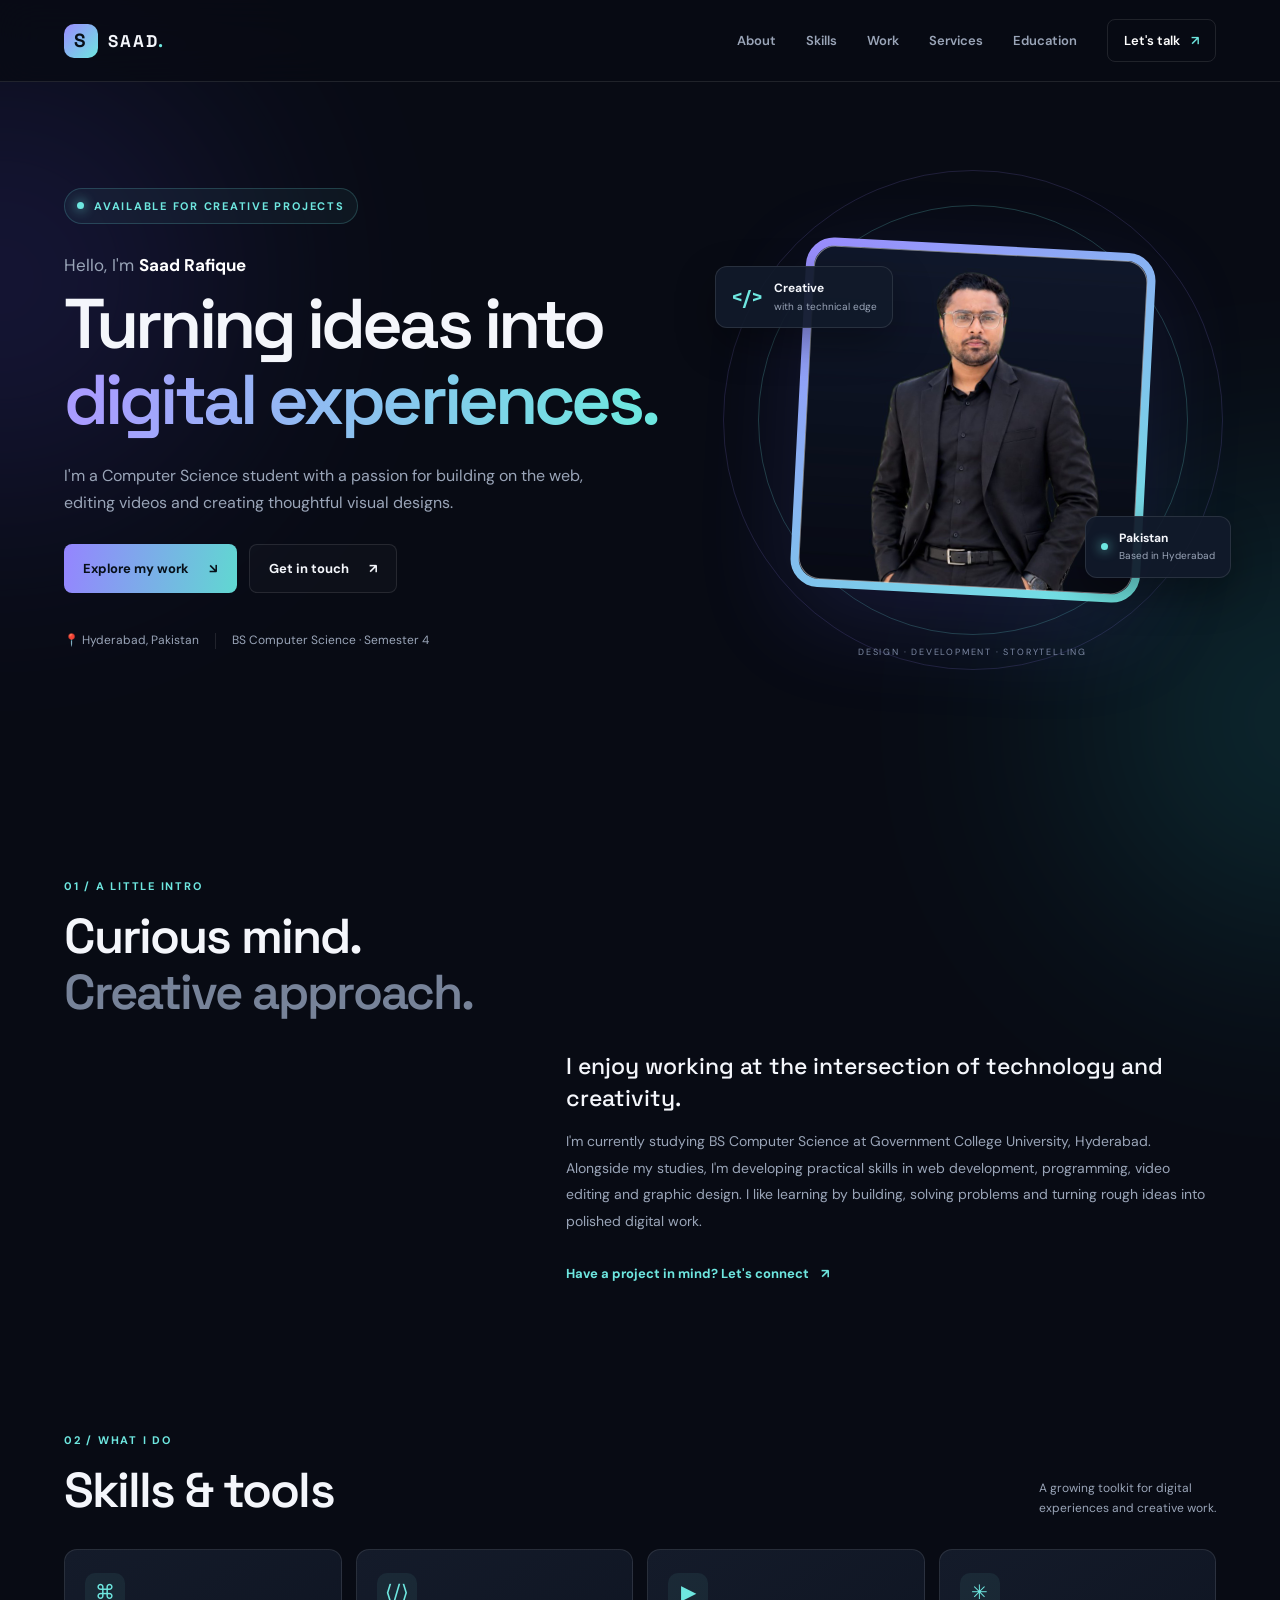
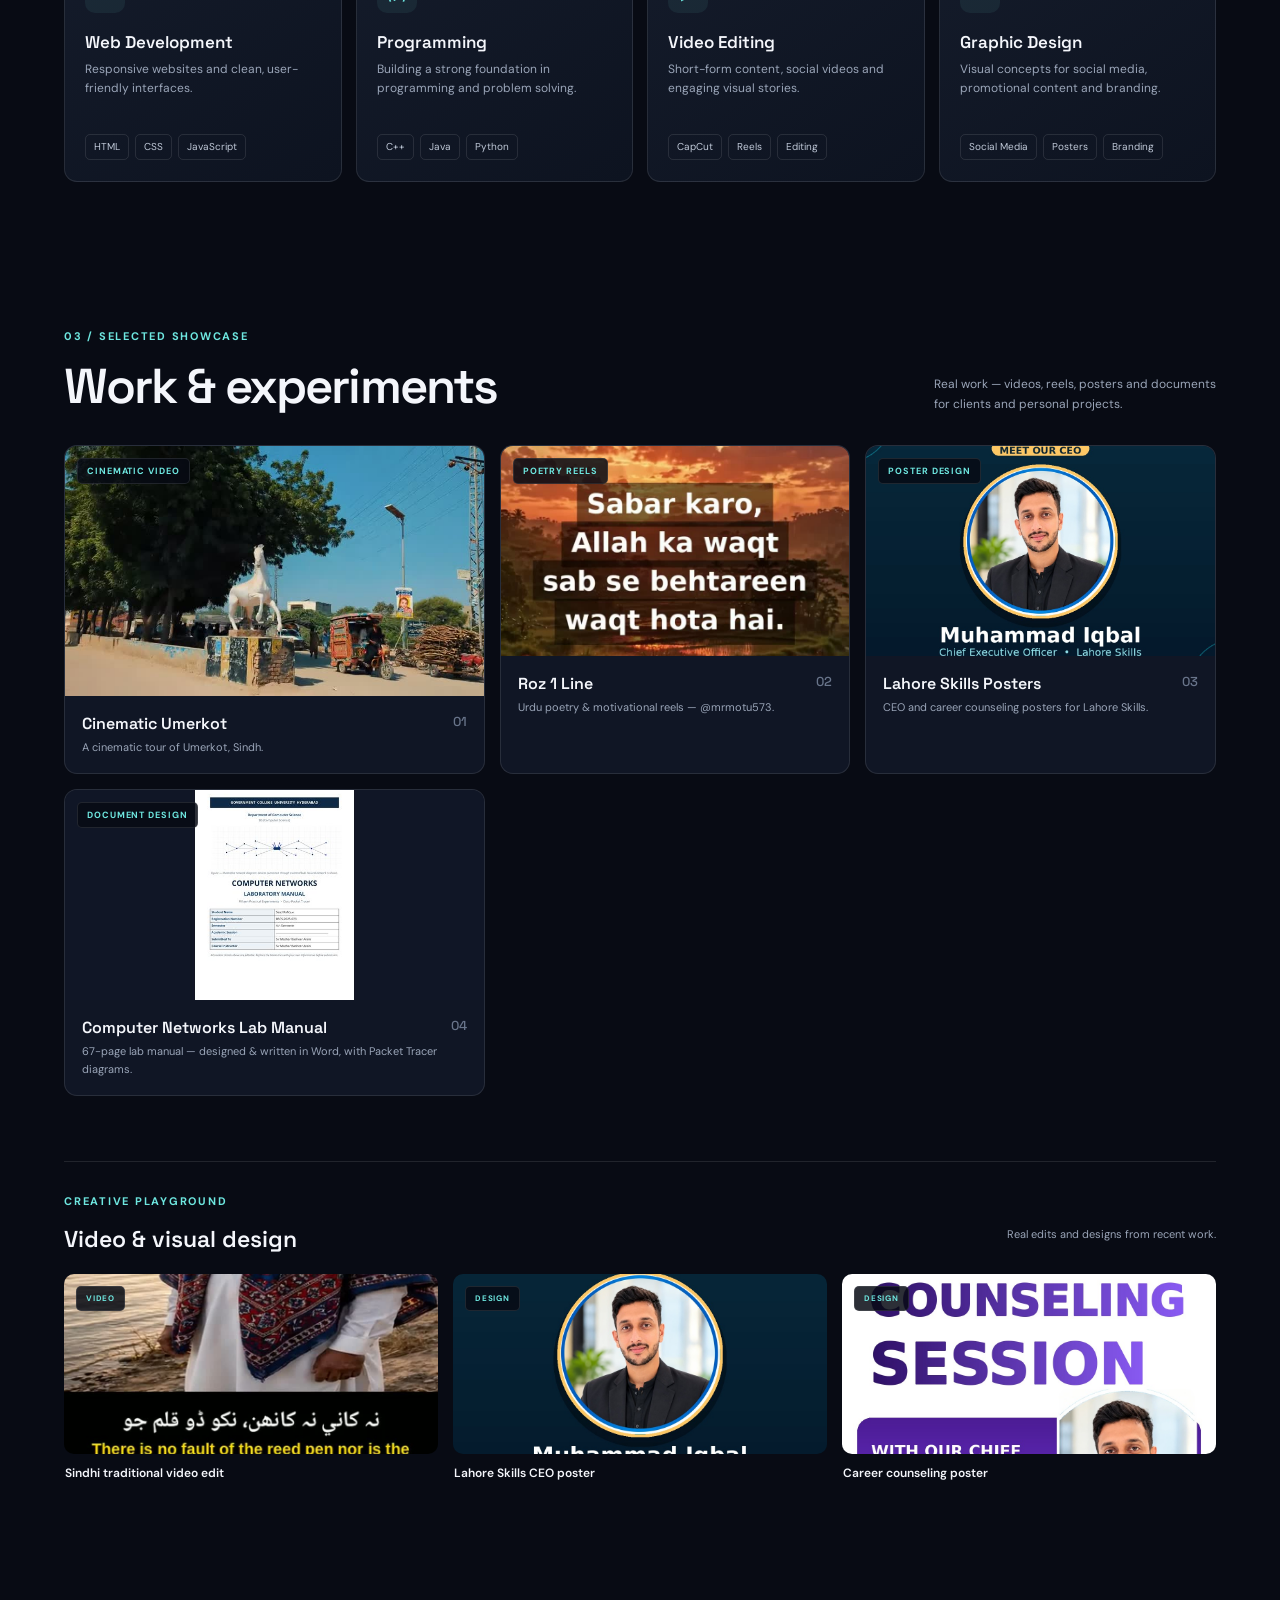
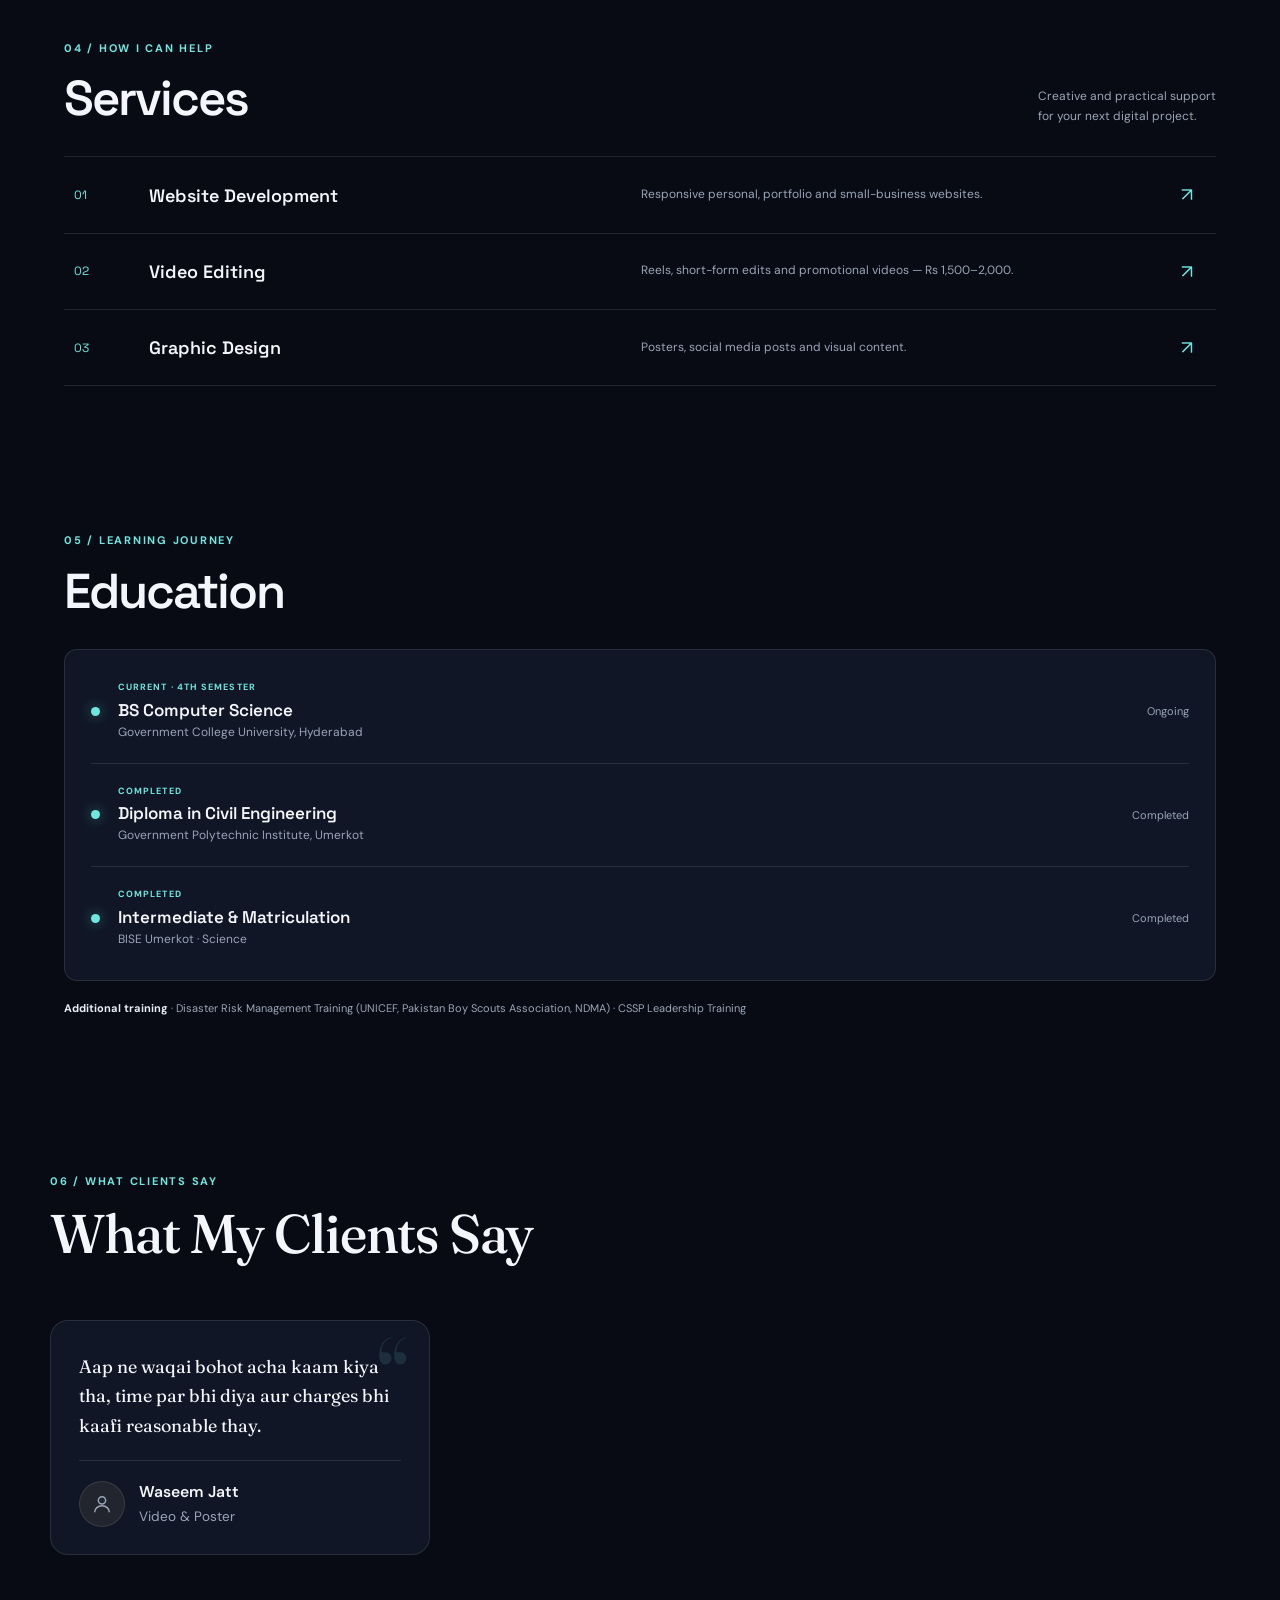
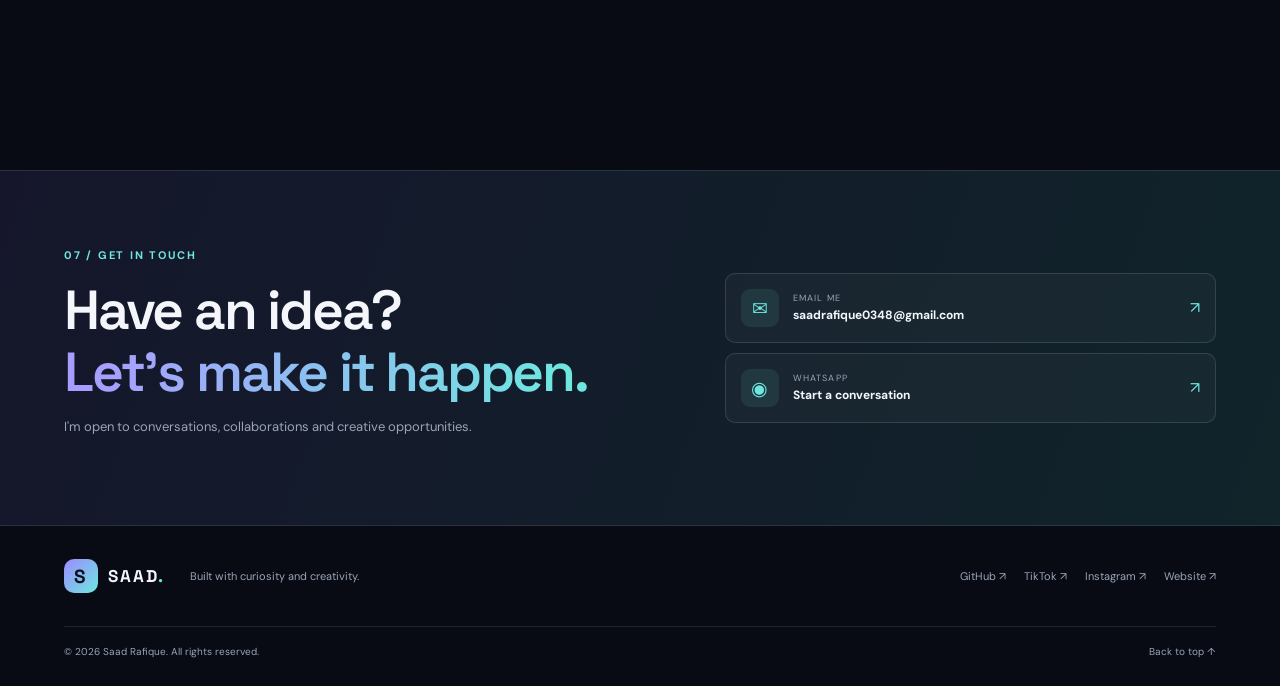
==== index.html @ f83112d7 "Replace hero photo with Saad's real photo, background removed" ====
<!doctype html>
<html lang="en">
<head>
  <meta charset="utf-8"><meta name="viewport" content="width=device-width,initial-scale=1">
  <meta name="theme-color" content="#080b14">
  <title>Saad Rafique — Developer & Creative</title>
  <meta name="description" content="Saad Rafique — BS Computer Science student, web developer and creative video editor from Pakistan.">
  <link rel="canonical" href="https://saadrafique.me/">
  <link rel="icon" href="favicon.svg" type="image/svg+xml">
  <meta property="og:title" content="Saad Rafique | Portfolio"><meta property="og:description" content="Code, creativity and digital experiences."><meta property="og:type" content="website"><meta property="og:url" content="https://saadrafique.me/">
  <link rel="preconnect" href="https://fonts.googleapis.com"><link rel="preconnect" href="https://fonts.gstatic.com" crossorigin>
  <link href="https://fonts.googleapis.com/css2?family=DM+Sans:wght@400;500;600;700&family=Space+Grotesk:wght@400;500;600;700&display=swap" rel="stylesheet">
  <link href="https://fonts.googleapis.com/css2?family=Fraunces:ital,opsz,wght@0,9..144,500;1,9..144,400&display=swap" rel="stylesheet">
  <link rel="stylesheet" href="style.css">
</head>
<body>
  <div class="ambient ambient-a"></div><div class="ambient ambient-b"></div>
  <header class="site-header">
    <a class="brand" href="#home" aria-label="Saad Rafique home"><span class="brand-mark">S</span><span>SAAD<span class="brand-dot">.</span></span></a>
    <button class="menu-toggle" id="menuToggle" aria-label="Open navigation" aria-expanded="false"><span></span><span></span></button>
    <nav class="nav-links" id="navLinks" aria-label="Main navigation">
      <a href="#about">About</a><a href="#skills">Skills</a><a href="#work">Work</a><a href="#services">Services</a><a href="#education">Education</a><a class="nav-contact" href="#contact">Let's talk <span>↗</span></a>
    </nav>
  </header>
  <main>
    <section class="hero section-wrap" id="home">
      <div class="hero-copy">
        <div class="eyebrow"><span class="status-dot"></span> AVAILABLE FOR CREATIVE PROJECTS</div>
        <p class="intro">Hello, I'm <strong>Saad Rafique</strong></p>
        <h1>Turning ideas into<br><span class="gradient-text" id="changingWord">digital experiences.</span></h1>
        <p class="hero-description">I'm a Computer Science student with a passion for building on the web, editing videos and creating thoughtful visual designs.</p>
        <div class="hero-actions"><a class="button button-primary" href="#work">Explore my work <span>↘</span></a><a class="button button-secondary" href="mailto:saadrafique0348@gmail.com">Get in touch <span>↗</span></a></div>
        <div class="hero-meta"><span>📍 Hyderabad, Pakistan</span><span class="meta-divider"></span><span>BS Computer Science · Semester 4</span></div>
      </div>
      <div class="hero-visual">
        <div class="visual-orbit orbit-one"></div><div class="visual-orbit orbit-two"></div>
        <div class="portrait-frame"><img src="[data-uri]" alt="Saad Rafique" width="450" height="450"></div>
        <div class="floating-card card-code"><span class="mini-icon">&lt;/&gt;</span><span><b>Creative</b><small>with a technical edge</small></span></div>
        <div class="floating-card card-location"><span class="location-ping"></span><span><b>Pakistan</b><small>Based in Hyderabad</small></span></div>
        <div class="visual-caption">DESIGN · DEVELOPMENT · STORYTELLING</div>
      </div>
    </section>

    <section class="section-wrap section-block" id="about">
      <div class="section-heading"><p class="kicker">01 / A LITTLE INTRO</p><h2>Curious mind.<br><span class="muted-heading">Creative approach.</span></h2></div>
      <div class="about-content"><p class="about-lead">I enjoy working at the intersection of technology and creativity.</p><p class="body-copy">I'm currently studying BS Computer Science at Government College University, Hyderabad. Alongside my studies, I'm developing practical skills in web development, programming, video editing and graphic design. I like learning by building, solving problems and turning rough ideas into polished digital work.</p><a class="text-link" href="#contact">Have a project in mind? Let's connect <span>↗</span></a></div>
    </section>

    <section class="section-wrap section-block" id="skills">
      <div class="section-topline"><div><p class="kicker">02 / WHAT I DO</p><h2>Skills &amp; tools</h2></div><p class="section-note">A growing toolkit for digital<br>experiences and creative work.</p></div>
      <div class="skill-grid">
        <article class="skill-card"><div class="skill-icon">⌘</div><h3>Web Development</h3><p>Responsive websites and clean, user-friendly interfaces.</p><div class="skill-tags"><span>HTML</span><span>CSS</span><span>JavaScript</span></div></article>
        <article class="skill-card"><div class="skill-icon">⟨/⟩</div><h3>Programming</h3><p>Building a strong foundation in programming and problem solving.</p><div class="skill-tags"><span>C++</span><span>Java</span><span>Python</span></div></article>
        <article class="skill-card"><div class="skill-icon">▶</div><h3>Video Editing</h3><p>Short-form content, social videos and engaging visual stories.</p><div class="skill-tags"><span>CapCut</span><span>Reels</span><span>Editing</span></div></article>
        <article class="skill-card"><div class="skill-icon">✳</div><h3>Graphic Design</h3><p>Visual concepts for social media, promotional content and branding.</p><div class="skill-tags"><span>Social Media</span><span>Posters</span><span>Branding</span></div></article>
      </div>
    </section>

    <section class="section-wrap section-block" id="work">
      <div class="section-topline"><div><p class="kicker">03 / SELECTED SHOWCASE</p><h2>Work &amp; experiments</h2></div><p class="section-note">Real work — videos, reels, posters and documents<br>for clients and personal projects.</p></div>
      <div class="work-grid">
        <article class="work-card work-large"><div class="work-image"><img src="[data-uri]" alt="Cinematic Umerkot video" loading="lazy"><span class="work-label">CINEMATIC VIDEO</span></div><div class="work-info"><div><h3>Cinematic Umerkot</h3><p>A cinematic tour of Umerkot, Sindh.</p></div><span class="work-number">01</span></div></article>
        <article class="work-card"><div class="work-image"><img src="[data-uri]" alt="Roz 1 Line Urdu poetry reels" loading="lazy"><span class="work-label">POETRY REELS</span></div><div class="work-info"><div><h3>Roz 1 Line</h3><p>Urdu poetry &amp; motivational reels — @mrmotu573.</p></div><span class="work-number">02</span></div></article>
        <article class="work-card"><div class="work-image"><img src="[data-uri]" alt="Lahore Skills posters" loading="lazy"><span class="work-label">POSTER DESIGN</span></div><div class="work-info"><div><h3>Lahore Skills Posters</h3><p>CEO and career counseling posters for Lahore Skills.</p></div><span class="work-number">03</span></div></article>
        <article class="work-card"><div class="work-image"><img src="[data-uri]" alt="Computer Networks Lab Manual" loading="lazy"><span class="work-label">DOCUMENT DESIGN</span></div><div class="work-info"><div><h3>Computer Networks Lab Manual</h3><p>67-page lab manual — designed &amp; written in Word, with Packet Tracer diagrams.</p></div><span class="work-number">04</span></div></article>
      </div>
      <div class="creative-showcase">
        <div class="showcase-heading"><div><p class="kicker">CREATIVE PLAYGROUND</p><h3>Video &amp; visual design</h3></div><p>Real edits and designs from recent work.</p></div>
        <div class="creative-grid">
          <figure class="creative-item"><div class="creative-image"><img src="[data-uri]" alt="Sindhi traditional video edit" loading="lazy"><span class="preview-tag">VIDEO</span></div><figcaption>Sindhi traditional video edit</figcaption></figure>
          <figure class="creative-item"><div class="creative-image"><img src="[data-uri]" alt="Lahore Skills CEO poster" loading="lazy"><span class="preview-tag">DESIGN</span></div><figcaption>Lahore Skills CEO poster</figcaption></figure>
          <figure class="creative-item"><div class="creative-image"><img src="[data-uri]" alt="Career counseling poster" loading="lazy"><span class="preview-tag">DESIGN</span></div><figcaption>Career counseling poster</figcaption></figure>
        </div>
      </div>
    </section>

    <section class="section-wrap section-block" id="services">
      <div class="section-topline"><div><p class="kicker">04 / HOW I CAN HELP</p><h2>Services</h2></div><p class="section-note">Creative and practical support<br>for your next digital project.</p></div>
      <div class="service-list">
        <div class="service-row"><span class="service-index">01</span><h3>Website Development</h3><p>Responsive personal, portfolio and small-business websites.</p><span class="service-arrow">↗</span></div>
        <div class="service-row"><span class="service-index">02</span><h3>Video Editing</h3><p>Reels, short-form edits and promotional videos — Rs 1,500–2,000.</p><span class="service-arrow">↗</span></div>
        <div class="service-row"><span class="service-index">03</span><h3>Graphic Design</h3><p>Posters, social media posts and visual content.</p><span class="service-arrow">↗</span></div>
      </div>
    </section>

    <section class="section-wrap section-block" id="education">
      <div class="section-heading"><p class="kicker">05 / LEARNING JOURNEY</p><h2>Education</h2></div>
      <div class="education-card">
        <div class="education-entry"><span class="education-dot"></span><div><p class="education-type">CURRENT · 4TH SEMESTER</p><h3>BS Computer Science</h3><p>Government College University, Hyderabad</p></div><span class="education-date">Ongoing</span></div>
        <div class="education-entry"><span class="education-dot"></span><div><p class="education-type">COMPLETED</p><h3>Diploma in Civil Engineering</h3><p>Government Polytechnic Institute, Umerkot</p></div><span class="education-date">Completed</span></div>
        <div class="education-entry"><span class="education-dot"></span><div><p class="education-type">COMPLETED</p><h3>Intermediate &amp; Matriculation</h3><p>BISE Umerkot · Science</p></div><span class="education-date">Completed</span></div>
      </div>
      <p class="training-note"><b>Additional training</b> · Disaster Risk Management Training (UNICEF, Pakistan Boy Scouts Association, NDMA) · CSSP Leadership Training</p>
    </section>


    <section class="srt" id="testimonials" aria-labelledby="srt-title" hidden>
      <div class="srt__wrap">
        <p class="kicker">06 / WHAT CLIENTS SAY</p>
        <h2 class="srt__title" id="srt-title">What My Clients Say</h2>
        <div class="srt__grid" id="srt-grid"></div>
      </div>
    </section>
    <script>
(function () {
  /* =====================================================================
     EDIT HERE — your testimonials.
     • ADD: copy one { ... }, paste it in the list, change the values.
     • EDIT: change the text. REMOVE: delete the whole { ... },
     • REPLACE the placeholders: swap values and set placeholder:false
       (or delete that line) so the "Placeholder" tag disappears.
     Fields:
       name      client's name
       project   project type, e.g. "Brand identity"
       feedback  what the client said
       photo     (optional) image URL, e.g. "images/clients/jane.jpg"
       rating    (optional) 1–5, halves allowed (4.5). Leave it out and
                 NO stars are shown.
       placeholder  true = shows a "Placeholder" tag
     ===================================================================== */
  var TESTIMONIALS = [
    {
      name: "Waseem Jatt",
      project: "Video & Poster",
      feedback: "Aap ne waqai bohot acha kaam kiya tha, time par bhi diya aur charges bhi kaafi reasonable thay."
    }
  ];
  /* ===================== end of editable area ===================== */

  var section = document.getElementById("testimonials");
  var grid = document.getElementById("srt-grid");
  if (!section || !grid || !TESTIMONIALS.length) return;

  var NS = "http://www.w3.org/2000/svg";
  var STAR = "M12 2l3.09 6.26L22 9.27l-5 4.87 1.18 6.88L12 17.77l-6.18 3.25L7 14.14 2 9.27l6.91-1.01L12 2z";

  function el(tag, cls, text) {
    var n = document.createElement(tag);
    if (cls) n.className = cls;
    if (text != null) n.textContent = text;
    return n;
  }

  function starSvg(cls) {
    var s = document.createElementNS(NS, "svg");
    s.setAttribute("viewBox", "0 0 24 24");
    s.setAttribute("aria-hidden", "true");
    var p = document.createElementNS(NS, "path");
    p.setAttribute("d", STAR);
    p.setAttribute("class", cls);
    s.appendChild(p);
    return s;
  }

  function stars(rating) {
    var r = Math.max(0, Math.min(5, Math.round(rating * 2) / 2));
    var wrap = el("div", "srt-stars");
    wrap.setAttribute("role", "img");
    wrap.setAttribute("aria-label", "Rated " + r + " out of 5");
    for (var i = 0; i < 5; i++) {
      var fill = Math.max(0, Math.min(1, r - i));
      var star = el("span", "srt-star");
      star.appendChild(starSvg("bg"));
      if (fill > 0) {
        var fg = starSvg("fg");
        if (fill < 1) fg.style.clipPath = "inset(0 " + (1 - fill) * 100 + "% 0 0)";
        star.appendChild(fg);
      }
      wrap.appendChild(star);
    }
    return wrap;
  }

  function avatar(t) {
    var a = el("div", "srt-avatar");
    if (t.photo) {
      var img = new Image();
      img.src = t.photo;
      img.alt = "Photo of " + t.name;
      img.loading = "lazy";
      img.onerror = function () { img.remove(); a.appendChild(icon()); };
      a.appendChild(img);
    } else {
      a.appendChild(icon());
    }
    return a;
  }

  function icon() {
    var s = document.createElementNS(NS, "svg");
    s.setAttribute("viewBox", "0 0 24 24");
    s.setAttribute("fill", "none");
    s.setAttribute("stroke", "currentColor");
    s.setAttribute("stroke-width", "1.6");
    s.setAttribute("aria-hidden", "true");
    s.innerHTML = '<circle cx="12" cy="8" r="4"/><path d="M4 21c0-4 3.6-7 8-7s8 3 8 7"/>';
    return s;
  }

  var cards = TESTIMONIALS.map(function (t) {
    var card = el("figure", "srt-card");
    card.style.margin = "0";
    if (t.placeholder) card.appendChild(el("span", "srt-card__badge", "Placeholder"));
    if (typeof t.rating === "number" && t.rating > 0) card.appendChild(stars(t.rating));
    card.appendChild(el("blockquote", "srt-card__quote", t.feedback));
    var who = el("figcaption", "srt-card__who");
    who.appendChild(avatar(t));
    var meta = el("div");
    meta.appendChild(el("span", "srt-card__name", t.name));
    if (t.project) meta.appendChild(el("span", "srt-card__project", t.project));
    who.appendChild(meta);
    card.appendChild(who);

    card.addEventListener("pointermove", function (e) {
      var r = card.getBoundingClientRect();
      card.style.setProperty("--mx", e.clientX - r.left + "px");
      card.style.setProperty("--my", e.clientY - r.top + "px");
    });
    grid.appendChild(card);
    return card;
  });

  section.hidden = false;

  /* One gentle staggered reveal as the section scrolls into view */
  if ("IntersectionObserver" in window) {
    var io = new IntersectionObserver(function (entries) {
      entries.forEach(function (en) {
        if (!en.isIntersecting) return;
        cards.forEach(function (c, i) {
          setTimeout(function () { c.classList.add("is-in"); }, i * 110);
        });
        io.disconnect();
      });
    }, { threshold: 0.15 });
    io.observe(grid);
  } else {
    cards.forEach(function (c) { c.classList.add("is-in"); });
  }
})();
    </script>
    <section class="contact-section" id="contact">
      <div class="section-wrap contact-inner"><div><p class="kicker">07 / GET IN TOUCH</p><h2>Have an idea?<br><span class="gradient-text">Let's make it happen.</span></h2><p class="contact-copy">I'm open to conversations, collaborations and creative opportunities.</p></div>
      <div class="contact-actions"><a class="contact-link" href="mailto:saadrafique0348@gmail.com"><span class="contact-symbol">✉</span><span><small>EMAIL ME</small><b>saadrafique0348@gmail.com</b></span><i>↗</i></a><a class="contact-link" href="https://wa.me/923232956265" target="_blank" rel="noopener"><span class="contact-symbol">◉</span><span><small>WHATSAPP</small><b>Start a conversation</b></span><i>↗</i></a></div>
      </div>
    </section>
  </main>
  <footer class="footer"><div class="footer-main"><a class="brand" href="#home"><span class="brand-mark">S</span><span>SAAD<span class="brand-dot">.</span></span></a><p>Built with curiosity and creativity.</p><div class="social-links"><a href="https://github.com/saadrafique0348-source" target="_blank" rel="noopener">GitHub ↗</a><a href="https://www.tiktok.com/@saadrafique573" target="_blank" rel="noopener">TikTok ↗</a><a href="https://www.instagram.com/saad_bhatti_2005" target="_blank" rel="noopener">Instagram ↗</a><a href="https://saadrafique.me">Website ↗</a></div></div><div class="footer-bottom"><span>© <span id="year">2026</span> Saad Rafique. All rights reserved.</span><a href="#home">Back to top ↑</a></div></footer>
  <script src="script.js"></script>
</body></html>
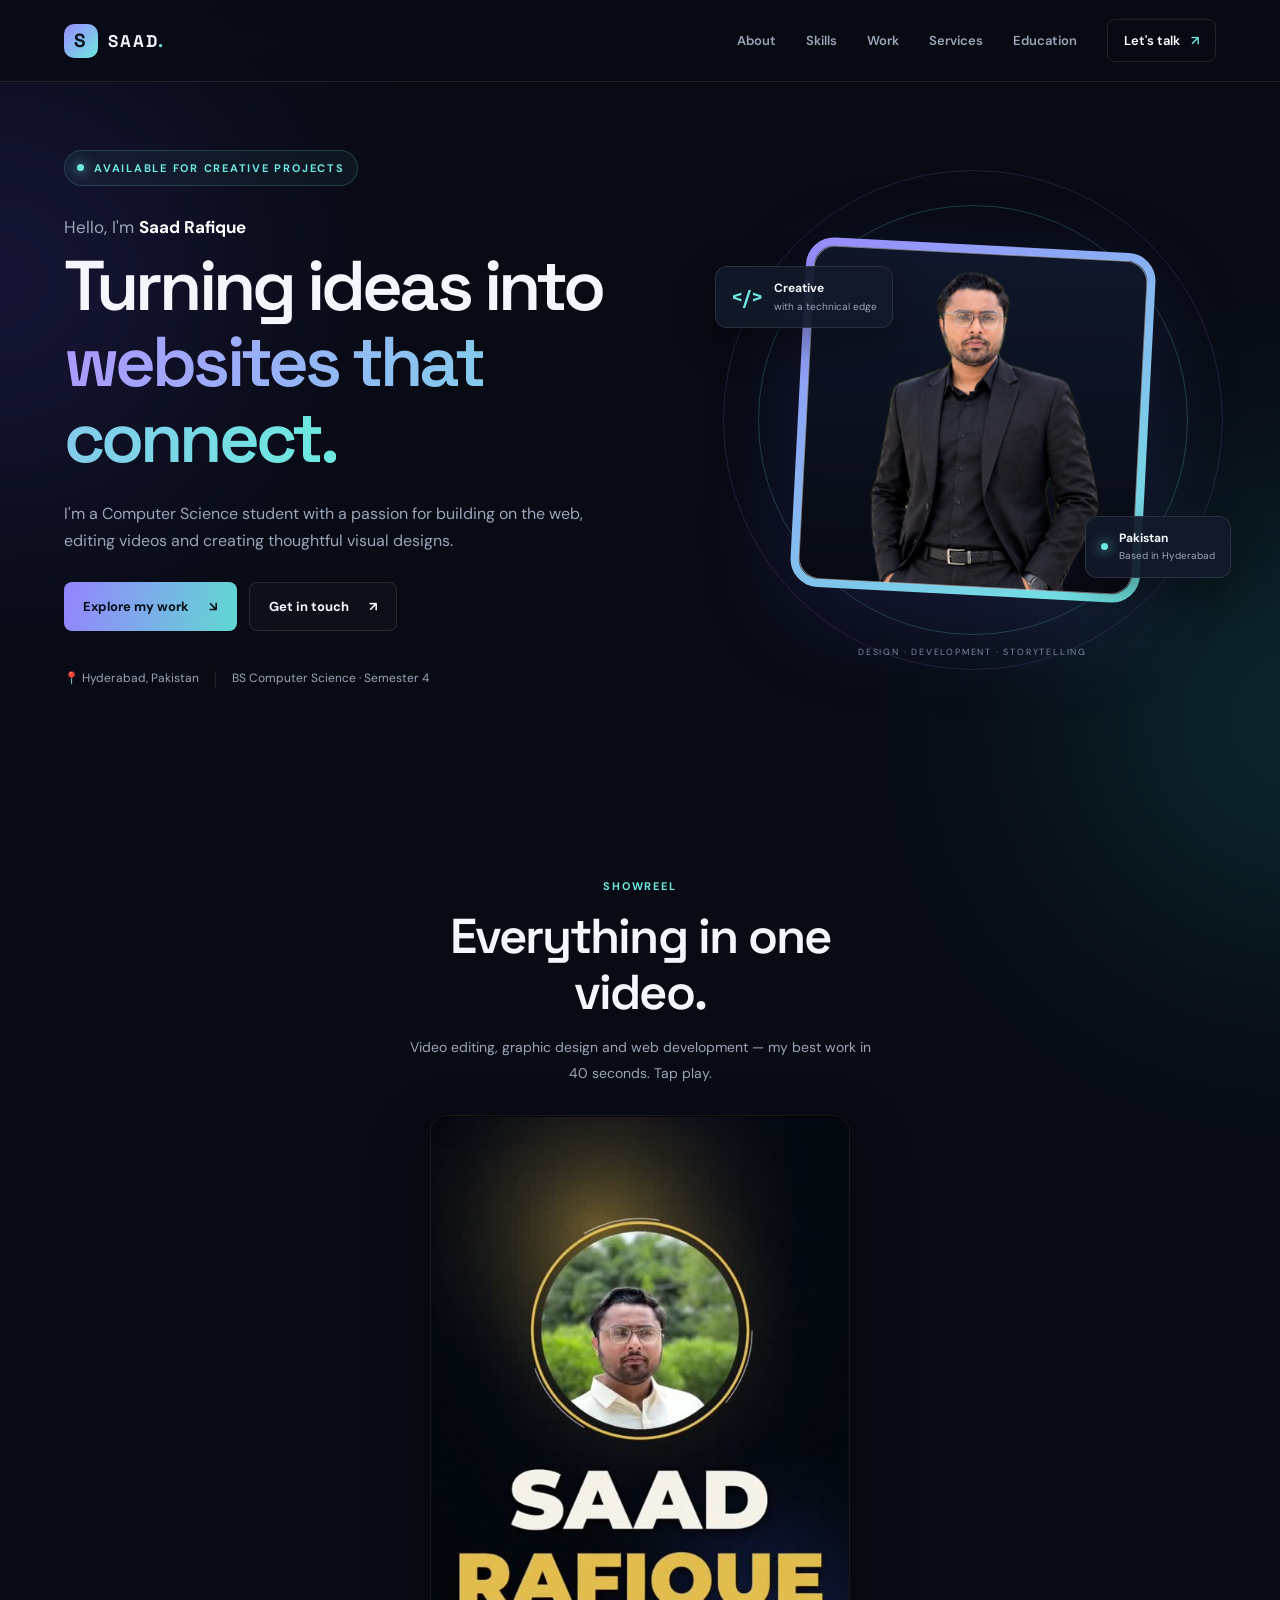
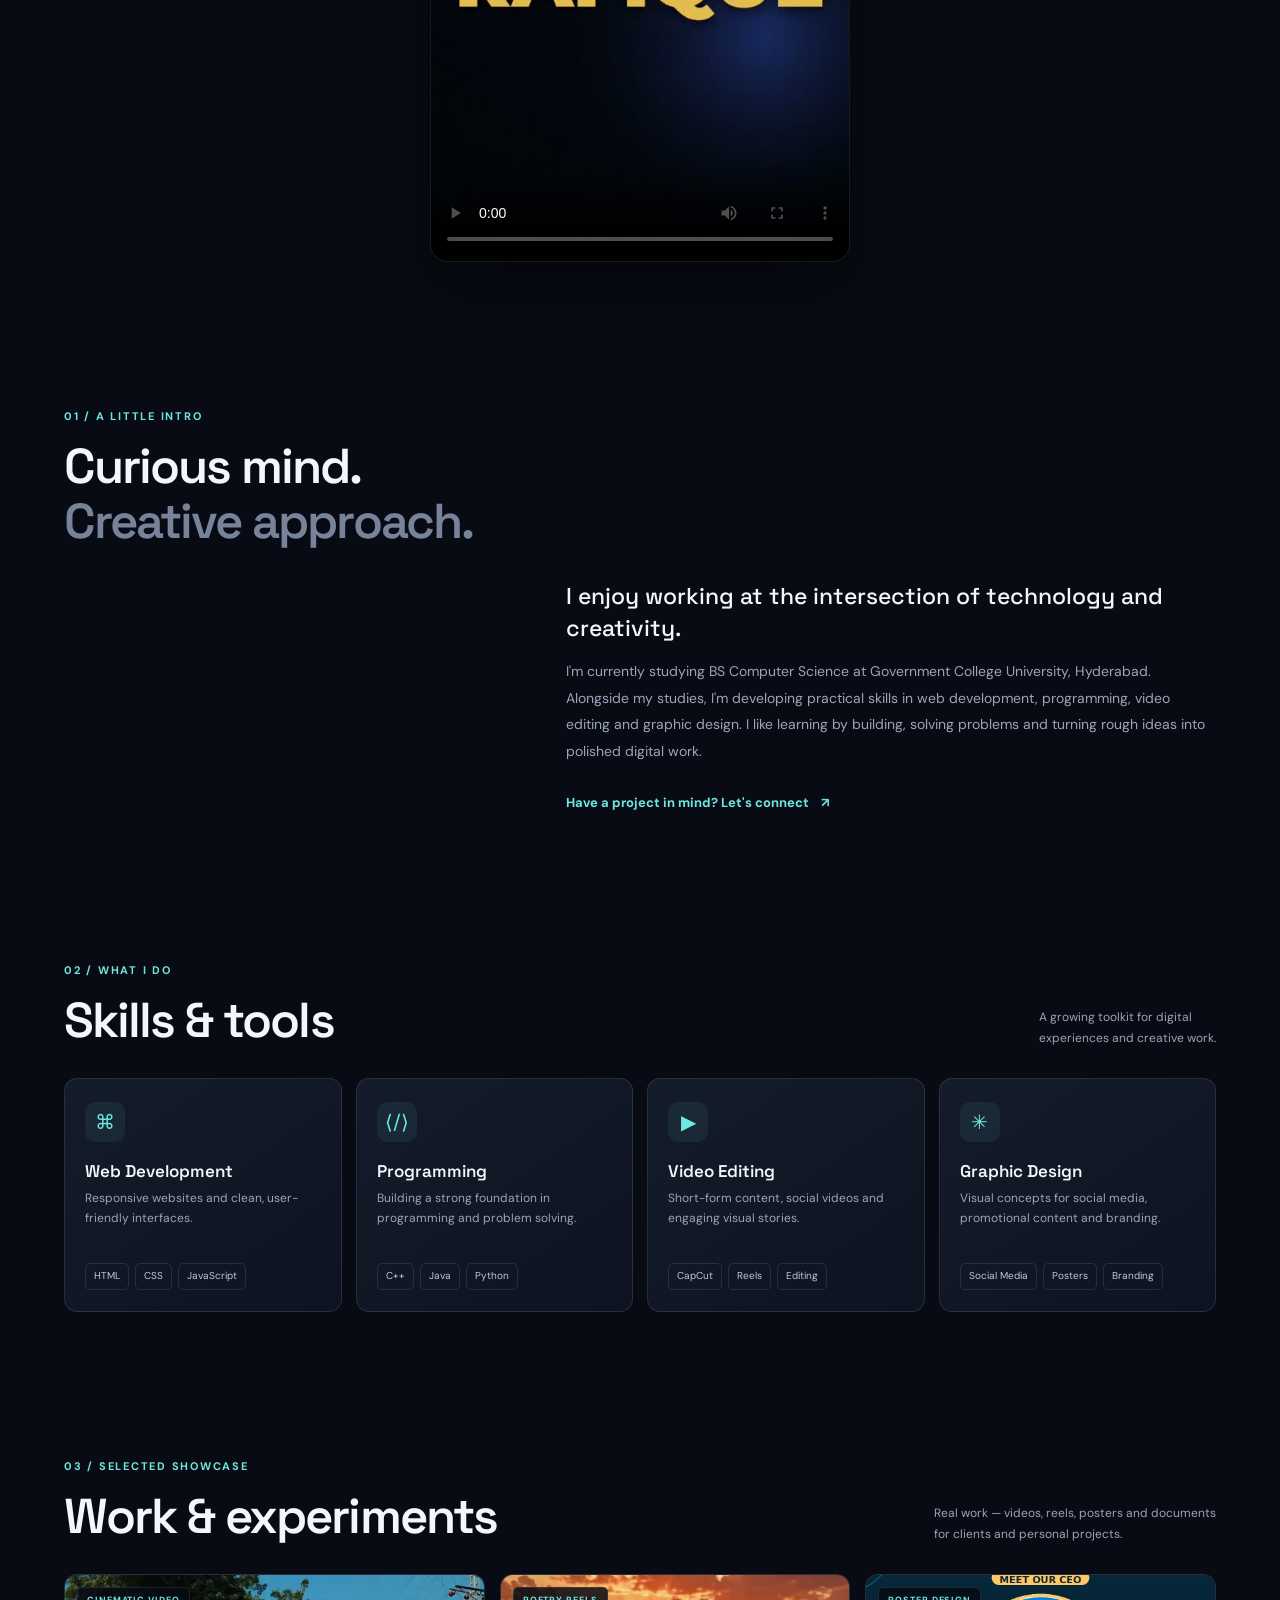
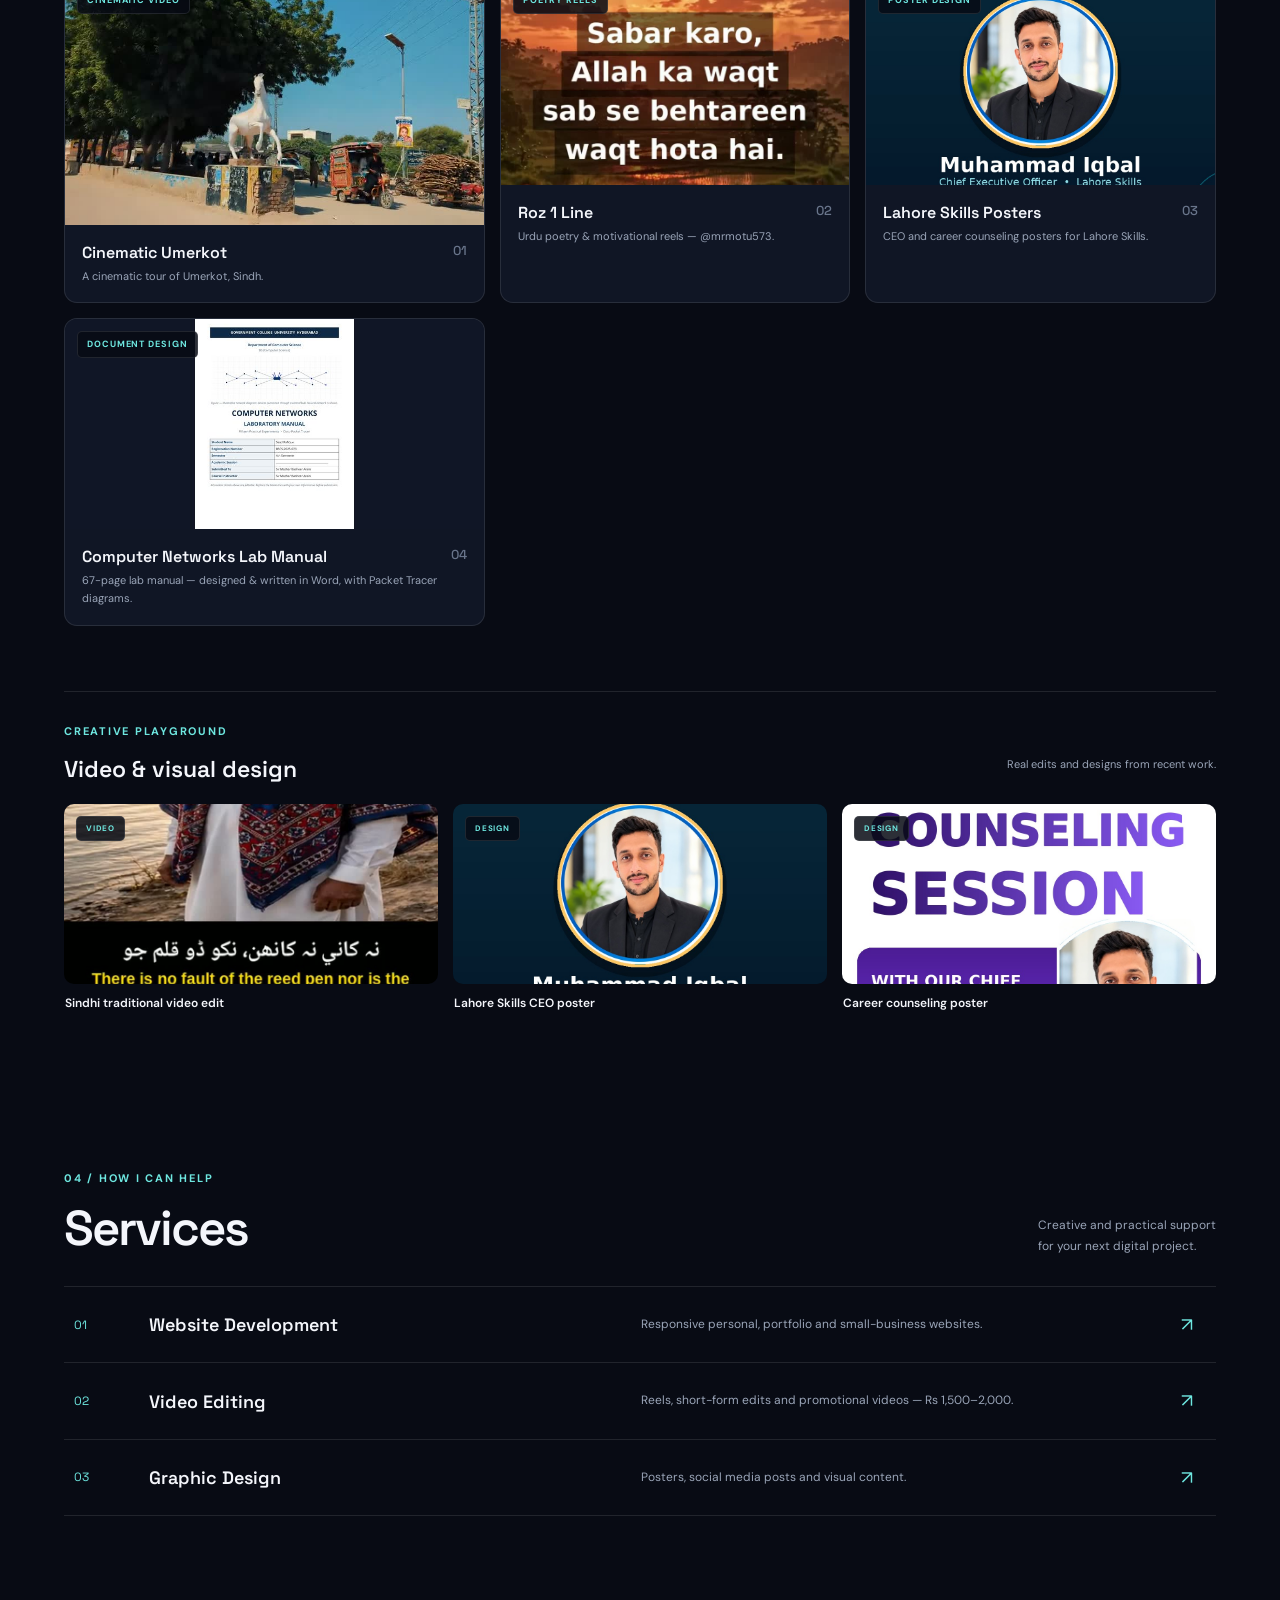
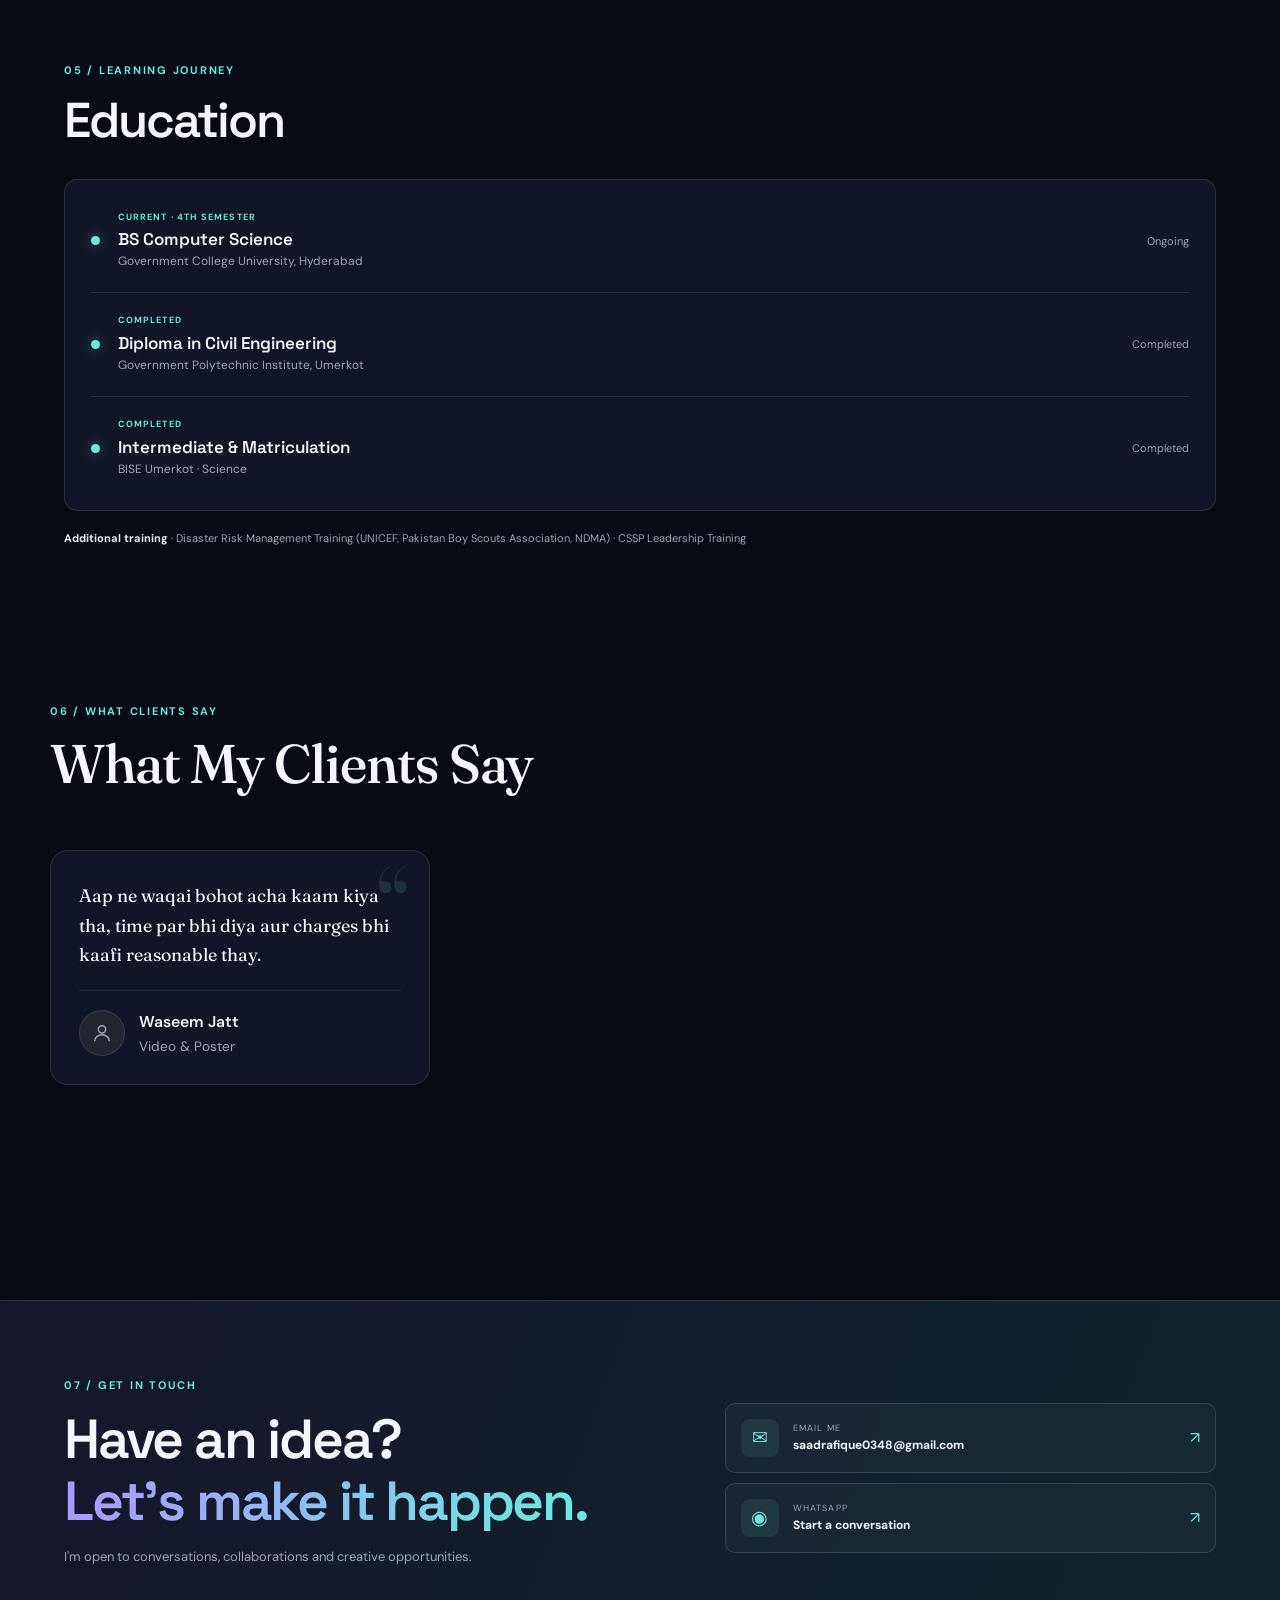
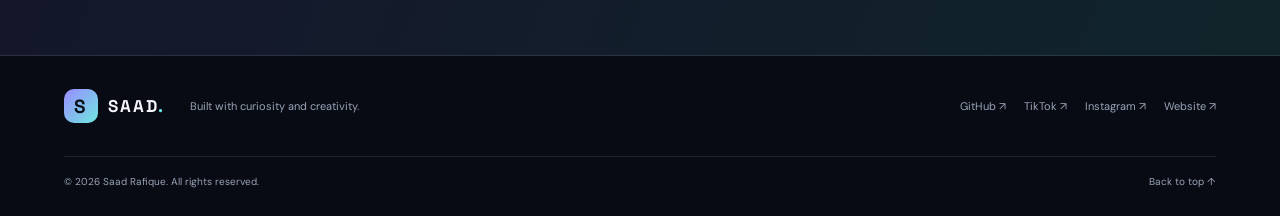
==== commit 0562c0ba: "Add showreel video player section" ====
--- a/index.html
+++ b/index.html
@@ -41,6 +41,11 @@
       </div>
     </section>
 
+    <section class="section-wrap section-block showreel" id="showreel">
+      <div class="section-heading"><p class="kicker">SHOWREEL</p><h2>Everything in one video.</h2><p class="body-copy">Video editing, graphic design and web development — my best work in 40 seconds. Tap play.</p></div>
+      <video class="showreel-video" controls playsinline preload="metadata" poster="[data-uri]" src="showreel.mp4"></video>
+    </section>
+
     <section class="section-wrap section-block" id="about">
       <div class="section-heading"><p class="kicker">01 / A LITTLE INTRO</p><h2>Curious mind.<br><span class="muted-heading">Creative approach.</span></h2></div>
       <div class="about-content"><p class="about-lead">I enjoy working at the intersection of technology and creativity.</p><p class="body-copy">I'm currently studying BS Computer Science at Government College University, Hyderabad. Alongside my studies, I'm developing practical skills in web development, programming, video editing and graphic design. I like learning by building, solving problems and turning rough ideas into polished digital work.</p><a class="text-link" href="#contact">Have a project in mind? Let's connect <span>↗</span></a></div>
@@ -247,4 +252,18 @@
   </main>
   <footer class="footer"><div class="footer-main"><a class="brand" href="#home"><span class="brand-mark">S</span><span>SAAD<span class="brand-dot">.</span></span></a><p>Built with curiosity and creativity.</p><div class="social-links"><a href="https://github.com/saadrafique0348-source" target="_blank" rel="noopener">GitHub ↗</a><a href="https://www.tiktok.com/@saadrafique573" target="_blank" rel="noopener">TikTok ↗</a><a href="https://www.instagram.com/saad_bhatti_2005" target="_blank" rel="noopener">Instagram ↗</a><a href="https://saadrafique.me">Website ↗</a></div></div><div class="footer-bottom"><span>© <span id="year">2026</span> Saad Rafique. All rights reserved.</span><a href="#home">Back to top ↑</a></div></footer>
   <script src="script.js"></script>
+<!--Start of Tawk.to Script-->
+<script type="text/javascript">
+var Tawk_API=Tawk_API||{}, Tawk_LoadStart=new Date();
+Tawk_API.onLoad = function(){ Tawk_API.maximize(); };
+(function(){
+var s1=document.createElement("script"),s0=document.getElementsByTagName("script")[0];
+s1.async=true;
+s1.src='https://embed.tawk.to/6aff2737d1315b3cbc1ad840/default';
+s1.charset='UTF-8';
+s1.setAttribute('crossorigin','*');
+s0.parentNode.insertBefore(s1,s0);
+})();
+</script>
+<!--End of Tawk.to Script-->
 </body></html>
--- a/style.css
+++ b/style.css
@@ -10,7 +10,7 @@
 .education-card{margin-top:30px;border:1px solid var(--line);border-radius:13px;background:#101625;padding:10px 26px}.education-entry{position:relative;display:flex;align-items:center;gap:18px;padding:20px 0;border-bottom:1px solid var(--line)}.education-entry:last-child{border:0}.education-dot{width:9px;height:9px;border-radius:50%;background:var(--cyan);box-shadow:0 0 13px #6ee7e077;flex:none}.education-type{font-size:9px;letter-spacing:.12em;color:var(--cyan);font-weight:700;margin:0 0 4px}.education-entry h3{font:600 17px var(--display);margin:0}.education-entry p:last-child{font-size:12px;color:var(--muted);margin:2px 0 0}.education-date{margin-left:auto;color:var(--muted);font-size:11px}.training-note{color:var(--muted);font-size:11px;margin:18px 0 0}.training-note b{color:#e9edf5}
 .contact-section{margin-top:100px;padding:75px 0;background:linear-gradient(110deg,#15162b,#10242a);border-top:1px solid var(--line);border-bottom:1px solid var(--line)}.contact-inner{display:grid;grid-template-columns:1.1fr .9fr;align-items:center;gap:60px}.contact-inner h2{font-size:clamp(36px,4.5vw,55px)}.contact-copy{color:var(--muted);font-size:13px}.contact-actions{display:grid;gap:10px}.contact-link{display:flex;align-items:center;gap:14px;padding:15px;border:1px solid #ffffff20;border-radius:10px;background:#ffffff08;transition:.2s}.contact-link:hover{background:#ffffff12;border-color:#6ee7e055}.contact-symbol{width:38px;height:38px;border-radius:9px;background:#6ee7e018;display:grid;place-items:center;color:var(--cyan);font-size:19px}.contact-link span:nth-child(2){flex:1}.contact-link small,.contact-link b{display:block}.contact-link small{font-size:9px;letter-spacing:.13em;color:var(--muted)}.contact-link b{font-size:12px}.contact-link i{font-style:normal;color:var(--cyan)}
 .footer{width:min(1180px,90%);margin:auto}.footer-main{display:flex;align-items:center;gap:25px;padding:30px 0}.footer-main p{font-size:11px;color:var(--muted);margin-right:auto}.social-links{display:flex;gap:18px;font-size:11px;color:var(--muted)}.social-links a:hover,.footer-bottom a:hover{color:var(--cyan)}.footer-bottom{display:flex;justify-content:space-between;border-top:1px solid var(--line);padding:17px 0 25px;font-size:10px;color:var(--muted)}
-.reveal{opacity:0;transform:translateY(18px);transition:opacity .65s ease,transform .65s ease}.reveal.visible{opacity:1;transform:none}
+.reveal{opacity:1;transform:none}.reveal.visible{opacity:1;transform:none}
 @media(max-width:900px){.nav-links{gap:17px}.hero{gap:25px}.skill-grid{grid-template-columns:repeat(2,1fr)}.work-grid{grid-template-columns:repeat(2,1fr)}.work-large{grid-column:span 2}.work-large .work-image{height:220px}.hero-visual{transform:scale(.9)}}
 @media(max-width:680px){.site-header{height:70px}.menu-toggle{display:flex;flex-direction:column;gap:6px;background:none;border:0;padding:10px}.menu-toggle span{width:23px;height:2px;background:white;display:block}.nav-links{display:none;position:absolute;top:70px;left:0;right:0;padding:20px 5%;background:#0b101c;border-bottom:1px solid var(--line);align-items:stretch;flex-direction:column;gap:0}.nav-links.open{display:flex}.nav-links a{padding:12px 0}.nav-links .nav-contact{padding:12px;margin-top:8px}.hero{grid-template-columns:1fr;padding-top:65px;gap:20px}.hero h1{font-size:clamp(40px,11vw,58px)}.hero-visual{height:390px;transform:none}.portrait-frame{width:270px}.visual-orbit{width:340px;height:340px}.orbit-two{width:390px;height:390px}.card-code{left:0;top:13%}.card-location{right:0;bottom:13%}.visual-caption{font-size:8px}.section-block{padding-top:75px}.section-topline,.showcase-heading{align-items:start;flex-direction:column}.section-note br{display:none}.skill-grid{gap:10px}.skill-card{padding:17px 14px}.skill-card p{min-height:75px}.work-grid{grid-template-columns:1fr}.work-large{grid-column:auto}.work-image,.work-large .work-image{height:205px}.creative-grid{grid-template-columns:1fr 1fr}.creative-item:last-child{display:none}.service-row{grid-template-columns:30px 1fr 20px;gap:10px}.service-row h3{font-size:15px}.service-row p{grid-column:2;grid-row:2}.service-arrow{grid-column:3;grid-row:1}.contact-inner{grid-template-columns:1fr;gap:25px}.contact-section{margin-top:70px;padding:60px 0}.footer-main{flex-wrap:wrap;gap:12px}.footer-main p{width:100%;order:3}.social-links{margin-left:auto;gap:12px}.education-card{padding:8px 15px}.education-entry{gap:12px}.education-entry h3{font-size:15px}.education-date{font-size:9px}}
 @media(max-width:390px){.hero-meta{font-size:10px;gap:9px}.creative-grid{grid-template-columns:1fr}.creative-item:last-child{display:block}.skill-grid{grid-template-columns:1fr}.skill-card p{min-height:0}.social-links{width:100%;margin:0}.footer-main p{order:0}}
@@ -50,7 +50,7 @@
   background:var(--srt-card);border:1px solid var(--srt-border);
   overflow:hidden;isolation:isolate;
   transition:transform .35s cubic-bezier(.2,.7,.2,1),border-color .35s,box-shadow .35s;
-  opacity:0;transform:translateY(14px);
+  opacity:1;transform:none;
 }
 .srt-card.is-in{opacity:1;transform:none;transition:opacity .7s ease,transform .7s cubic-bezier(.2,.7,.2,1),border-color .35s,box-shadow .35s}
 .srt-card.is-in:hover{transform:translateY(-6px);border-color:color-mix(in srgb,var(--srt-accent) 45%,transparent);box-shadow:0 24px 50px -24px rgba(0,0,0,.8)}
@@ -92,3 +92,7 @@
   .srt-card,.srt-card.is-in{transition:none;opacity:1;transform:none}
   .srt-card.is-in:hover{transform:none}
 }
+
+.showreel{text-align:center}
+.showreel .section-heading{margin-left:auto;margin-right:auto}
+.showreel-video{display:block;width:min(420px,100%);margin:1.75rem auto 0;aspect-ratio:9/16;border-radius:18px;border:1px solid var(--line);background:#000;box-shadow:0 24px 60px rgba(0,0,0,.4)}
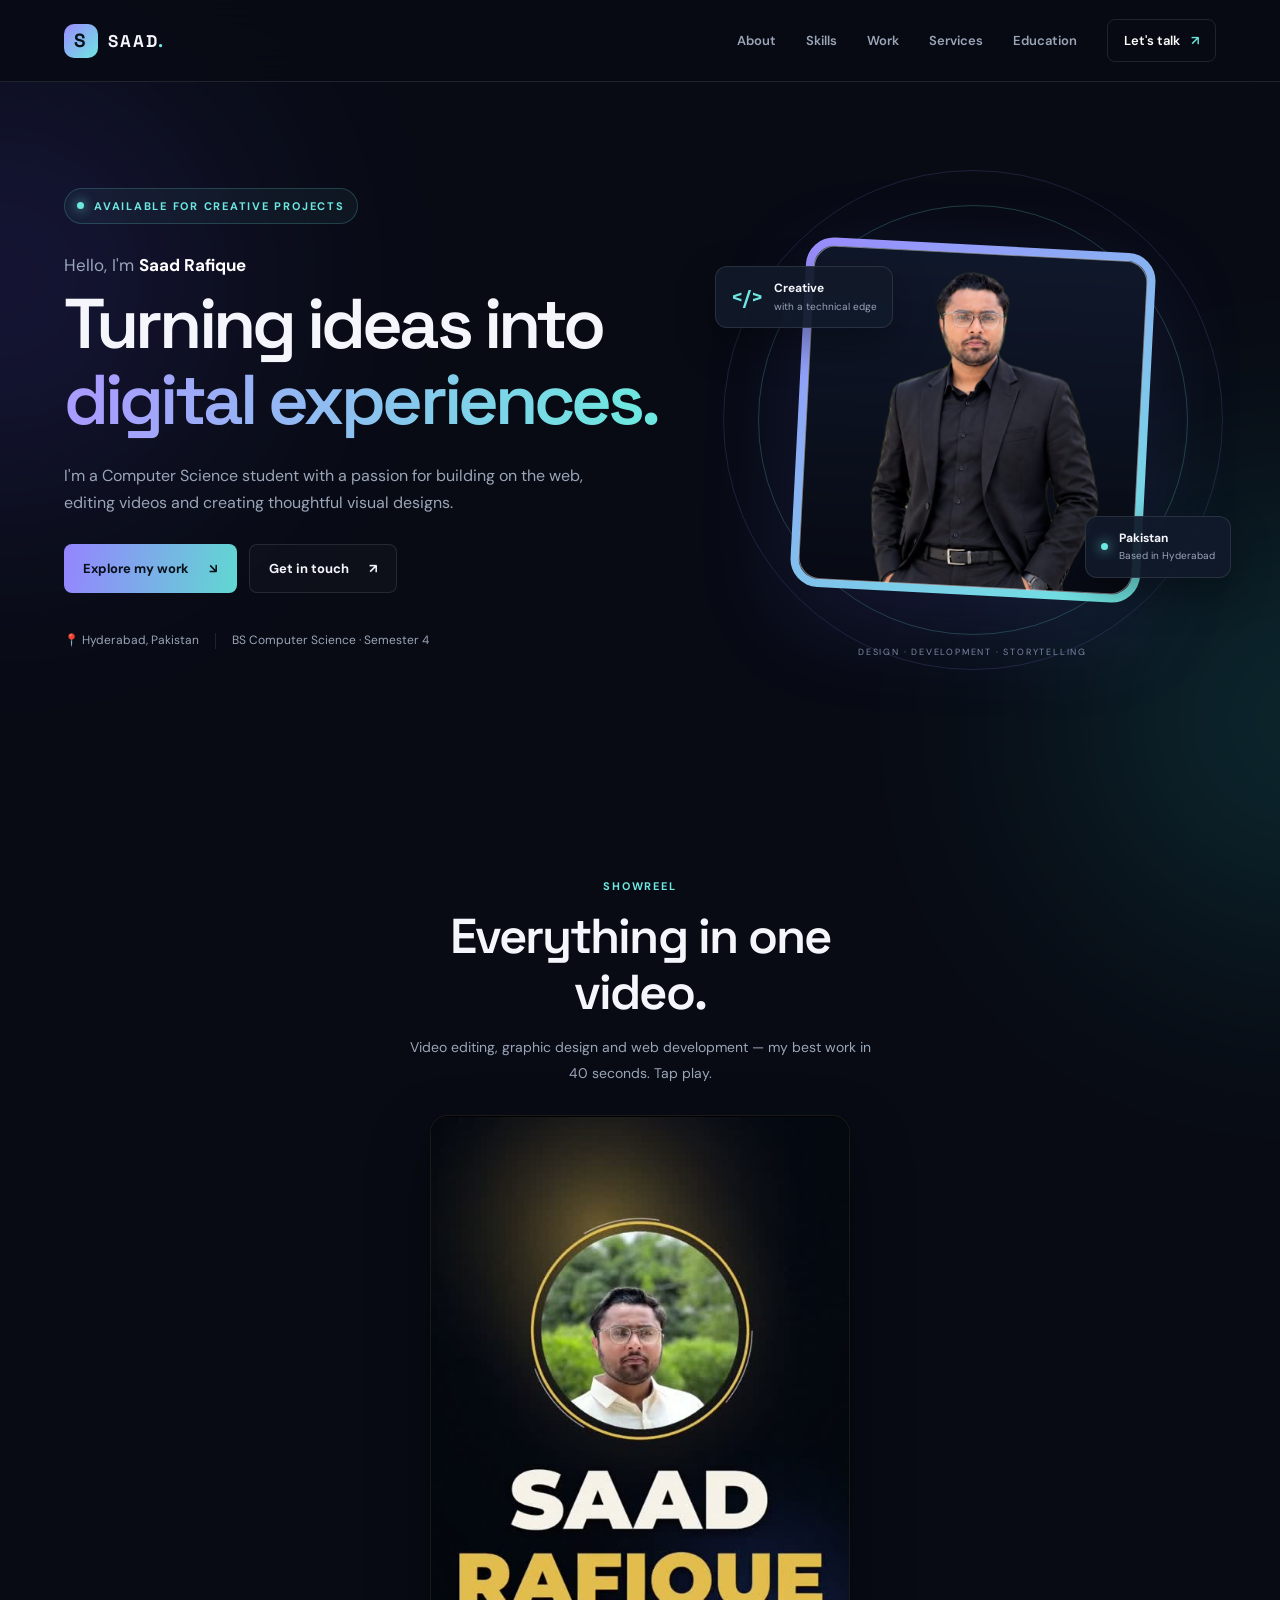
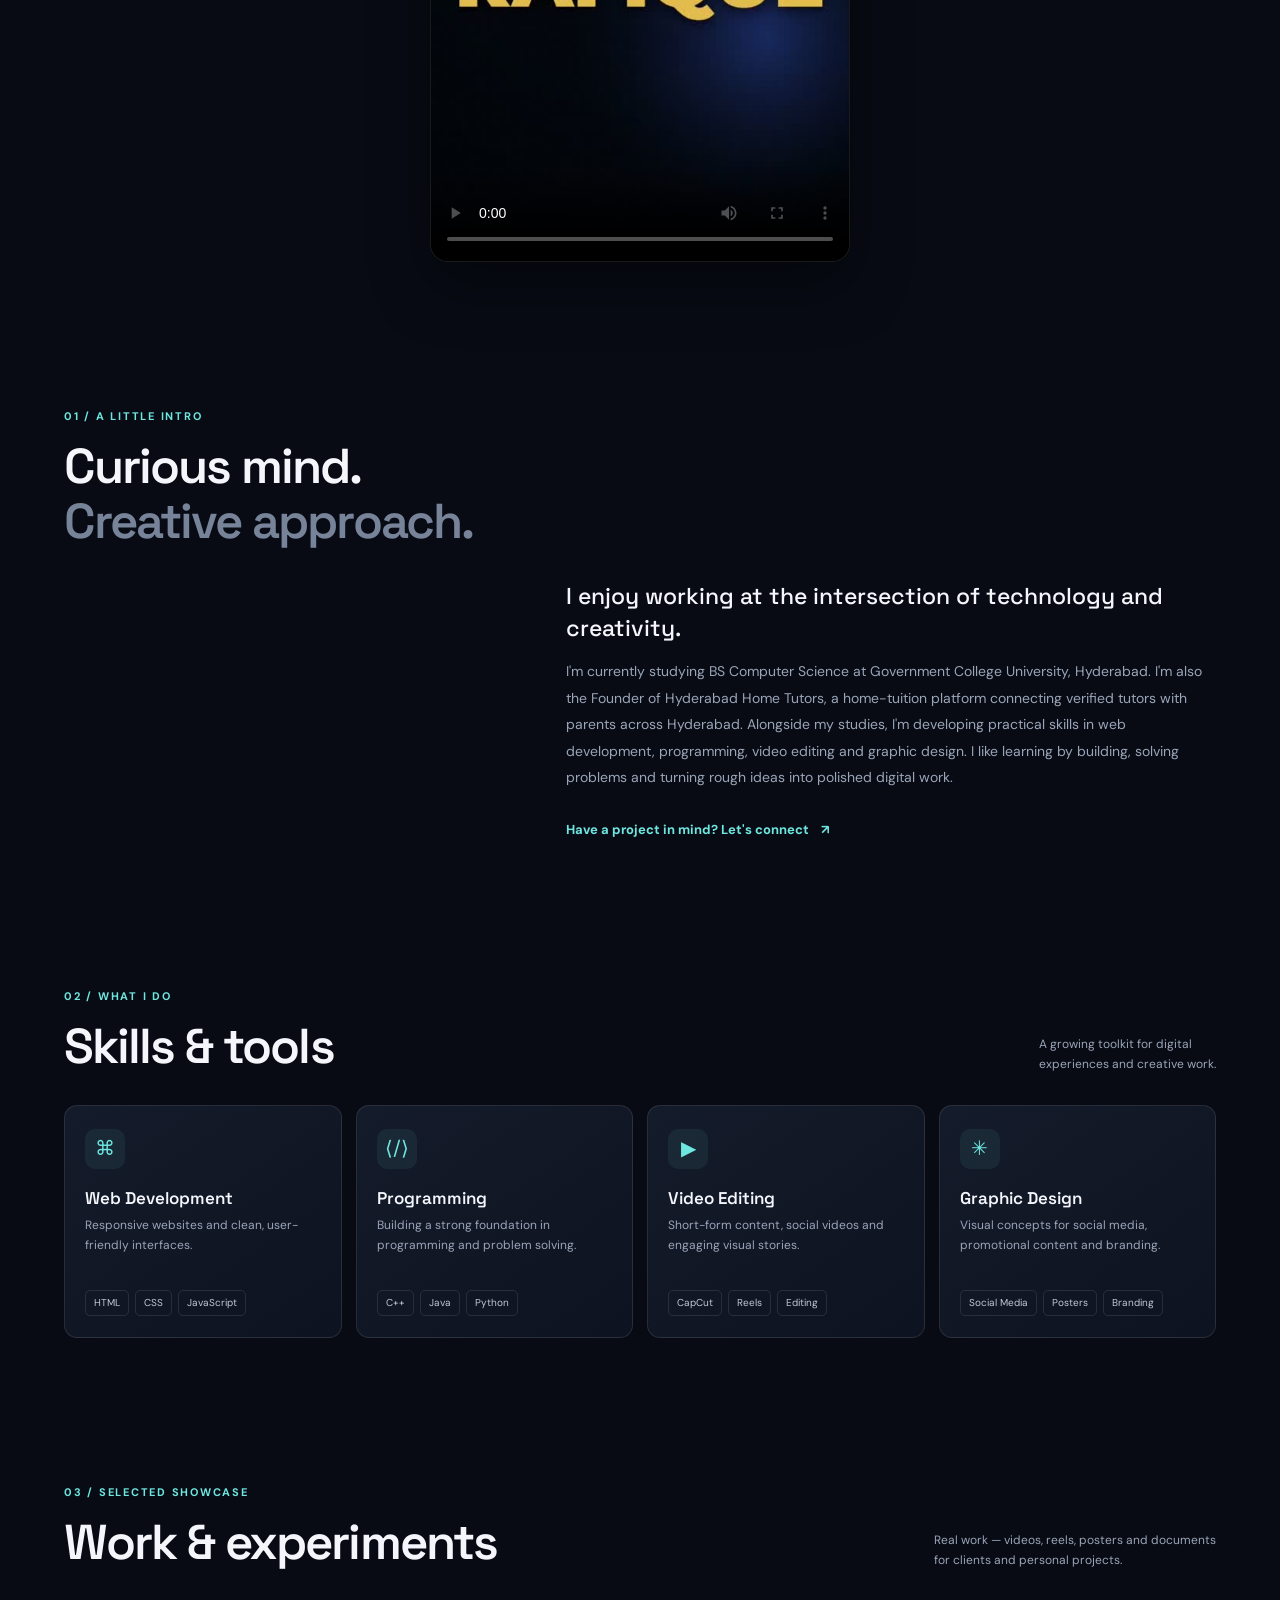
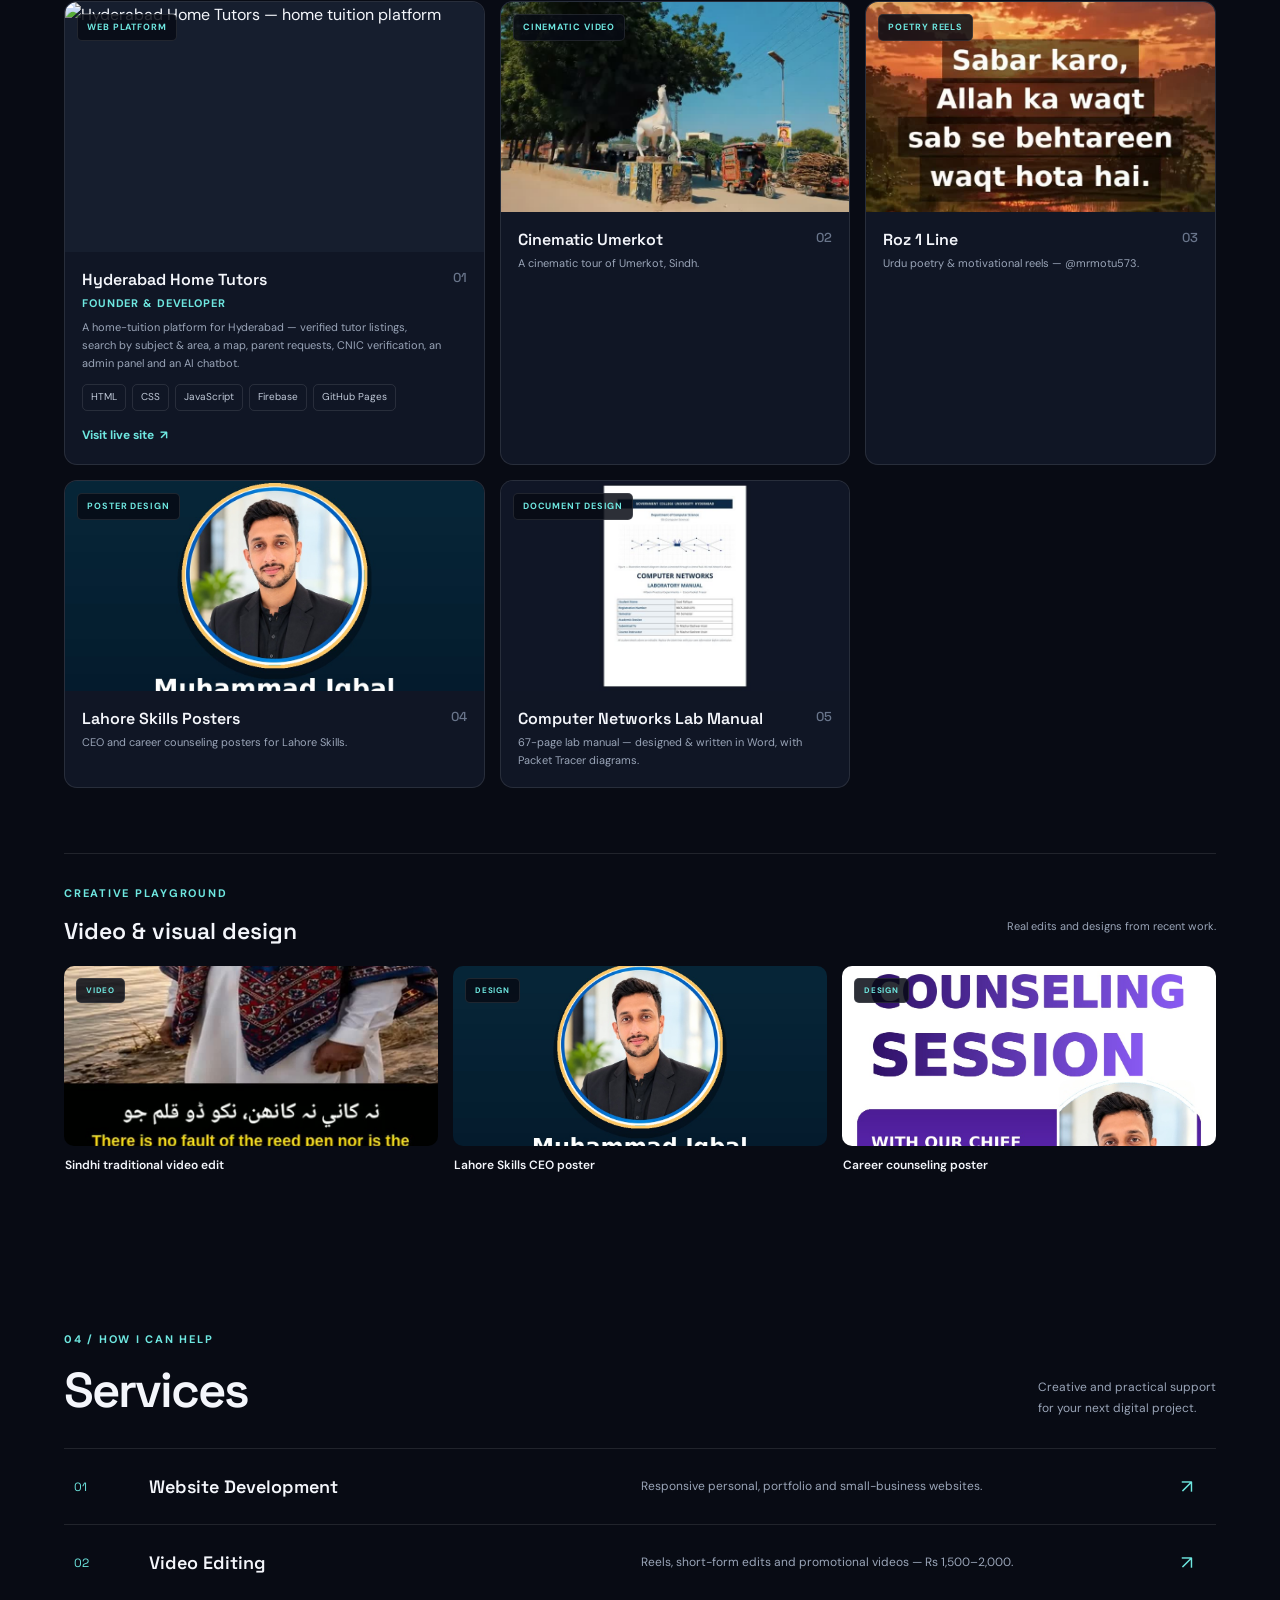
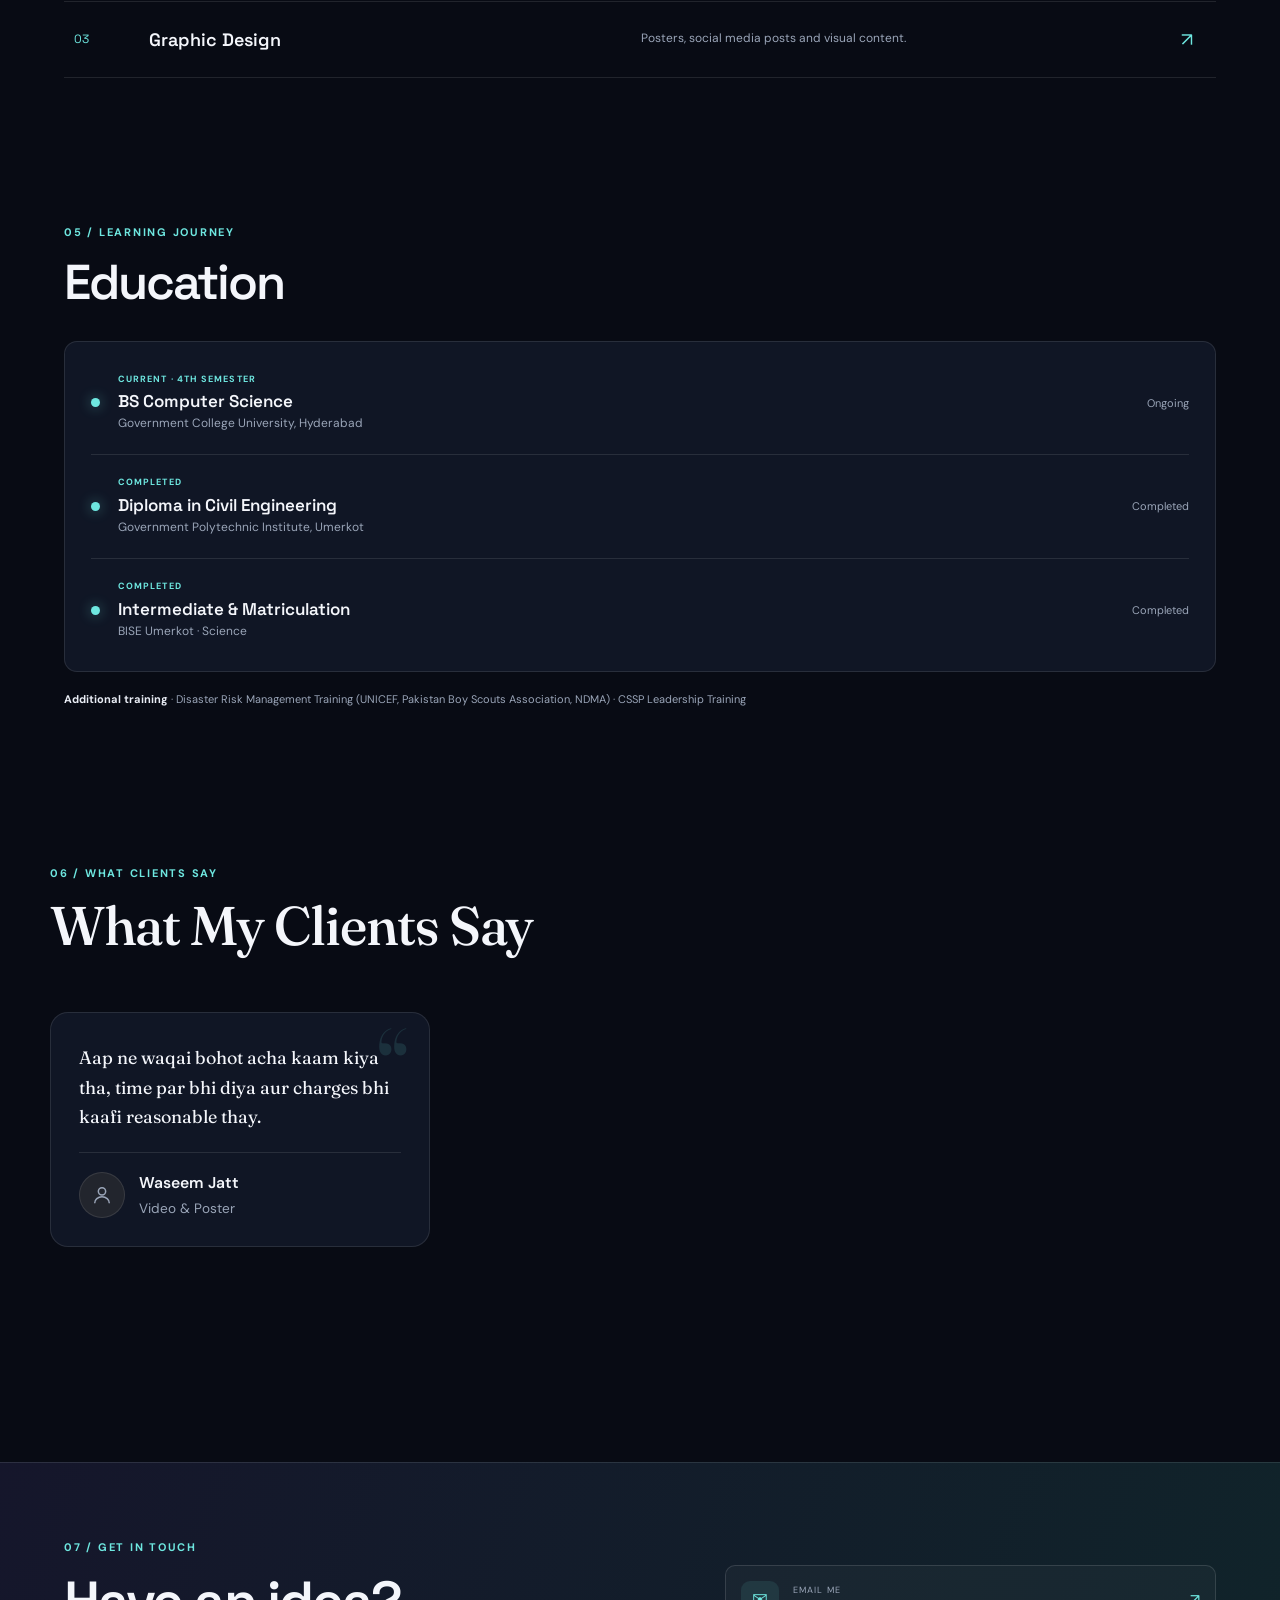
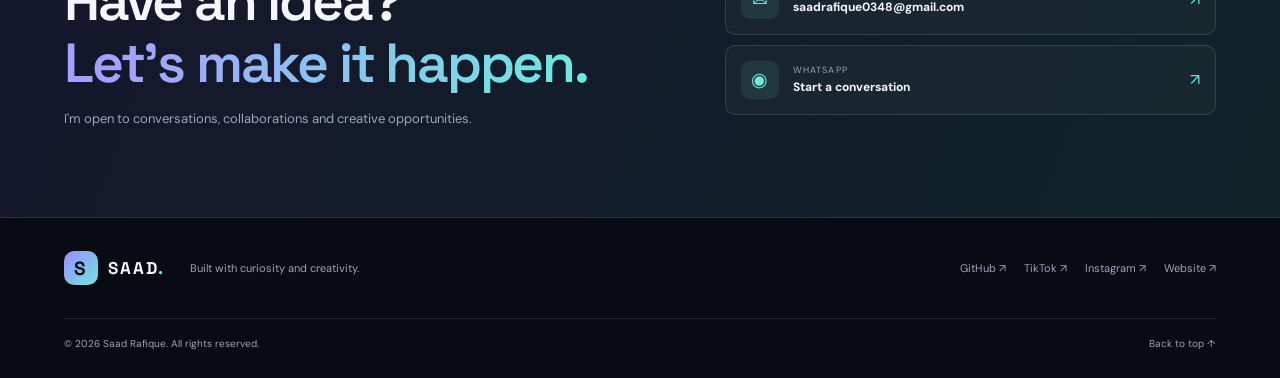
==== commit 846a60dd: "Add Hyderabad Home Tutors project (Founder) to portfolio" ====
--- a/index.html
+++ b/index.html
@@ -1,6 +1,14 @@
 <!doctype html>
 <html lang="en">
 <head>
+  <!-- Google tag (gtag.js) -->
+  <script async src="https://www.googletagmanager.com/gtag/js?id=G-E3ZFTGNB0Z"></script>
+  <script>
+    window.dataLayer = window.dataLayer || [];
+    function gtag(){dataLayer.push(arguments);}
+    gtag('js', new Date());
+    gtag('config', 'G-E3ZFTGNB0Z');
+  </script>
   <meta charset="utf-8"><meta name="viewport" content="width=device-width,initial-scale=1">
   <meta name="theme-color" content="#080b14">
   <title>Saad Rafique — Developer & Creative</title>
@@ -48,7 +56,7 @@
 
     <section class="section-wrap section-block" id="about">
       <div class="section-heading"><p class="kicker">01 / A LITTLE INTRO</p><h2>Curious mind.<br><span class="muted-heading">Creative approach.</span></h2></div>
-      <div class="about-content"><p class="about-lead">I enjoy working at the intersection of technology and creativity.</p><p class="body-copy">I'm currently studying BS Computer Science at Government College University, Hyderabad. Alongside my studies, I'm developing practical skills in web development, programming, video editing and graphic design. I like learning by building, solving problems and turning rough ideas into polished digital work.</p><a class="text-link" href="#contact">Have a project in mind? Let's connect <span>↗</span></a></div>
+      <div class="about-content"><p class="about-lead">I enjoy working at the intersection of technology and creativity.</p><p class="body-copy">I'm currently studying BS Computer Science at Government College University, Hyderabad. I'm also the Founder of Hyderabad Home Tutors, a home-tuition platform connecting verified tutors with parents across Hyderabad. Alongside my studies, I'm developing practical skills in web development, programming, video editing and graphic design. I like learning by building, solving problems and turning rough ideas into polished digital work.</p><a class="text-link" href="#contact">Have a project in mind? Let's connect <span>↗</span></a></div>
     </section>
 
     <section class="section-wrap section-block" id="skills">
@@ -64,10 +72,11 @@
     <section class="section-wrap section-block" id="work">
       <div class="section-topline"><div><p class="kicker">03 / SELECTED SHOWCASE</p><h2>Work &amp; experiments</h2></div><p class="section-note">Real work — videos, reels, posters and documents<br>for clients and personal projects.</p></div>
       <div class="work-grid">
-        <article class="work-card work-large"><div class="work-image"><img src="[data-uri]" alt="Cinematic Umerkot video" loading="lazy"><span class="work-label">CINEMATIC VIDEO</span></div><div class="work-info"><div><h3>Cinematic Umerkot</h3><p>A cinematic tour of Umerkot, Sindh.</p></div><span class="work-number">01</span></div></article>
-        <article class="work-card"><div class="work-image"><img src="[data-uri]" alt="Roz 1 Line Urdu poetry reels" loading="lazy"><span class="work-label">POETRY REELS</span></div><div class="work-info"><div><h3>Roz 1 Line</h3><p>Urdu poetry &amp; motivational reels — @mrmotu573.</p></div><span class="work-number">02</span></div></article>
-        <article class="work-card"><div class="work-image"><img src="[data-uri]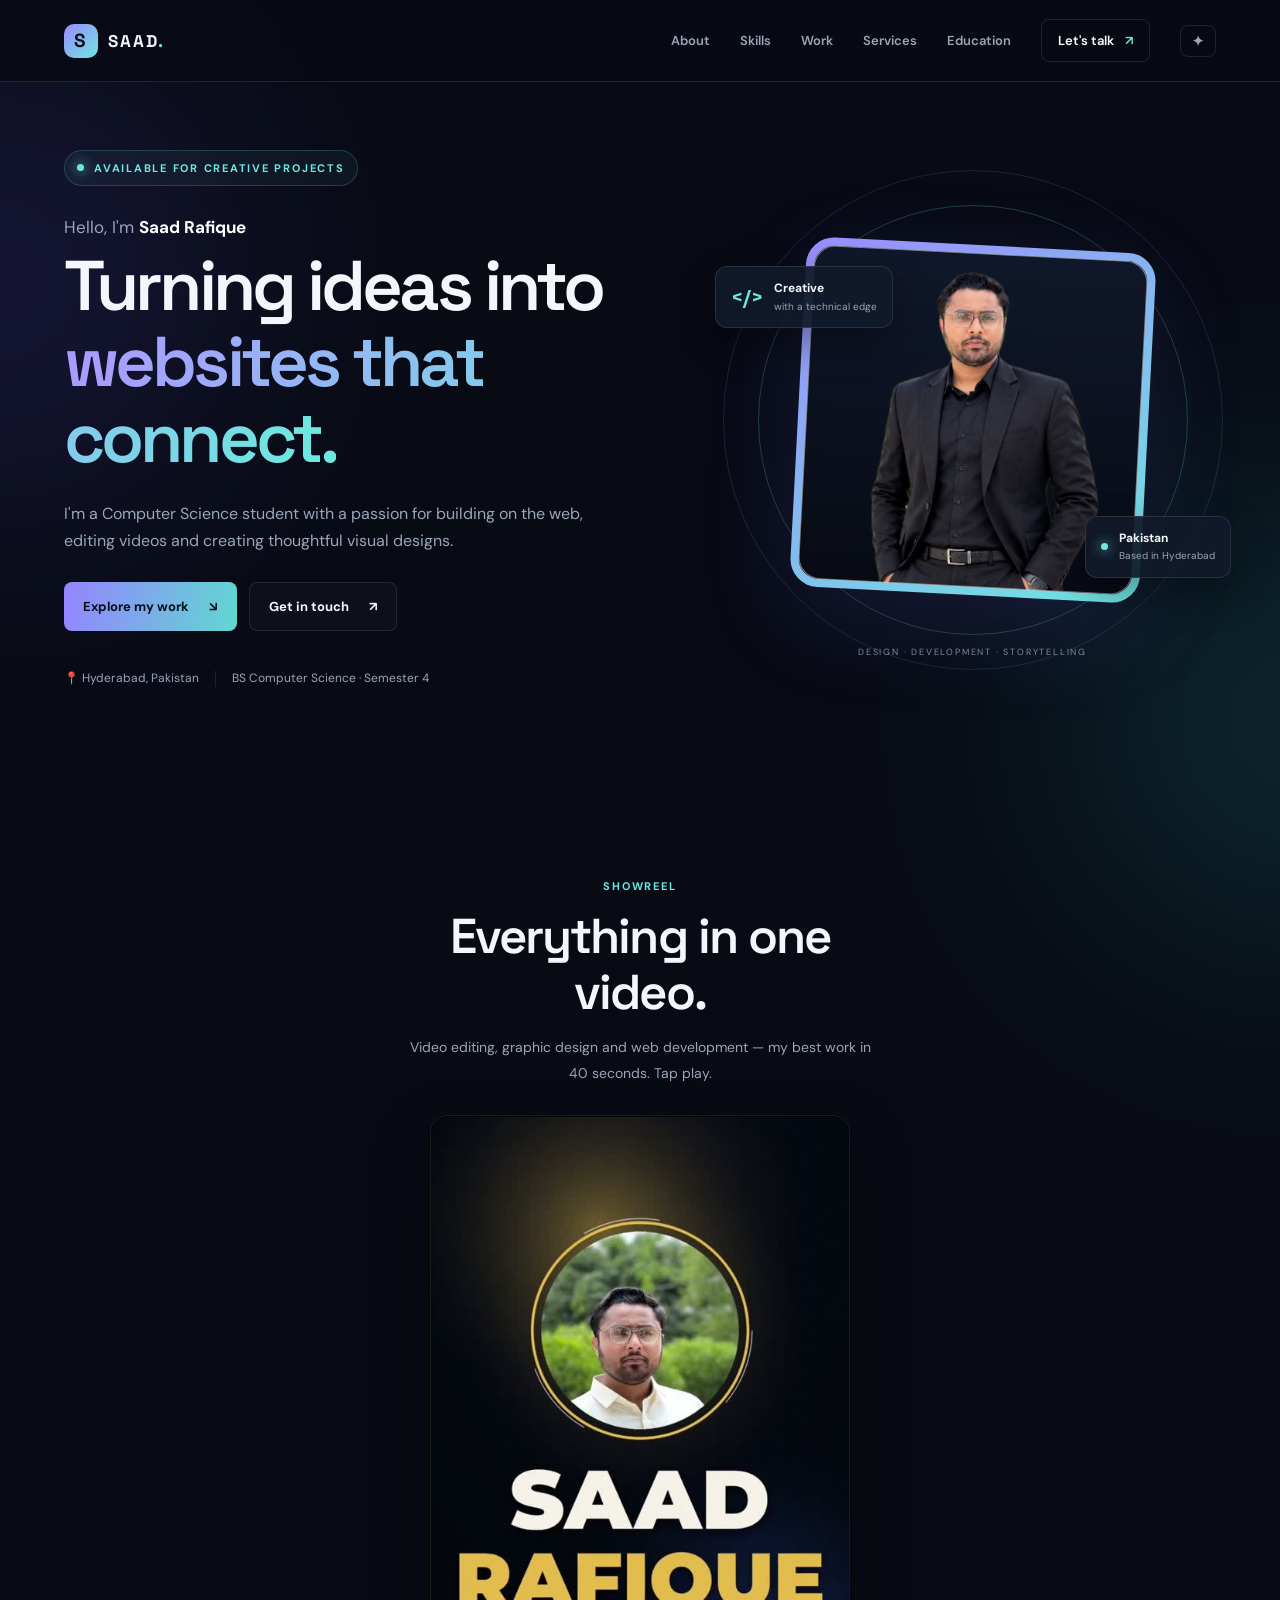
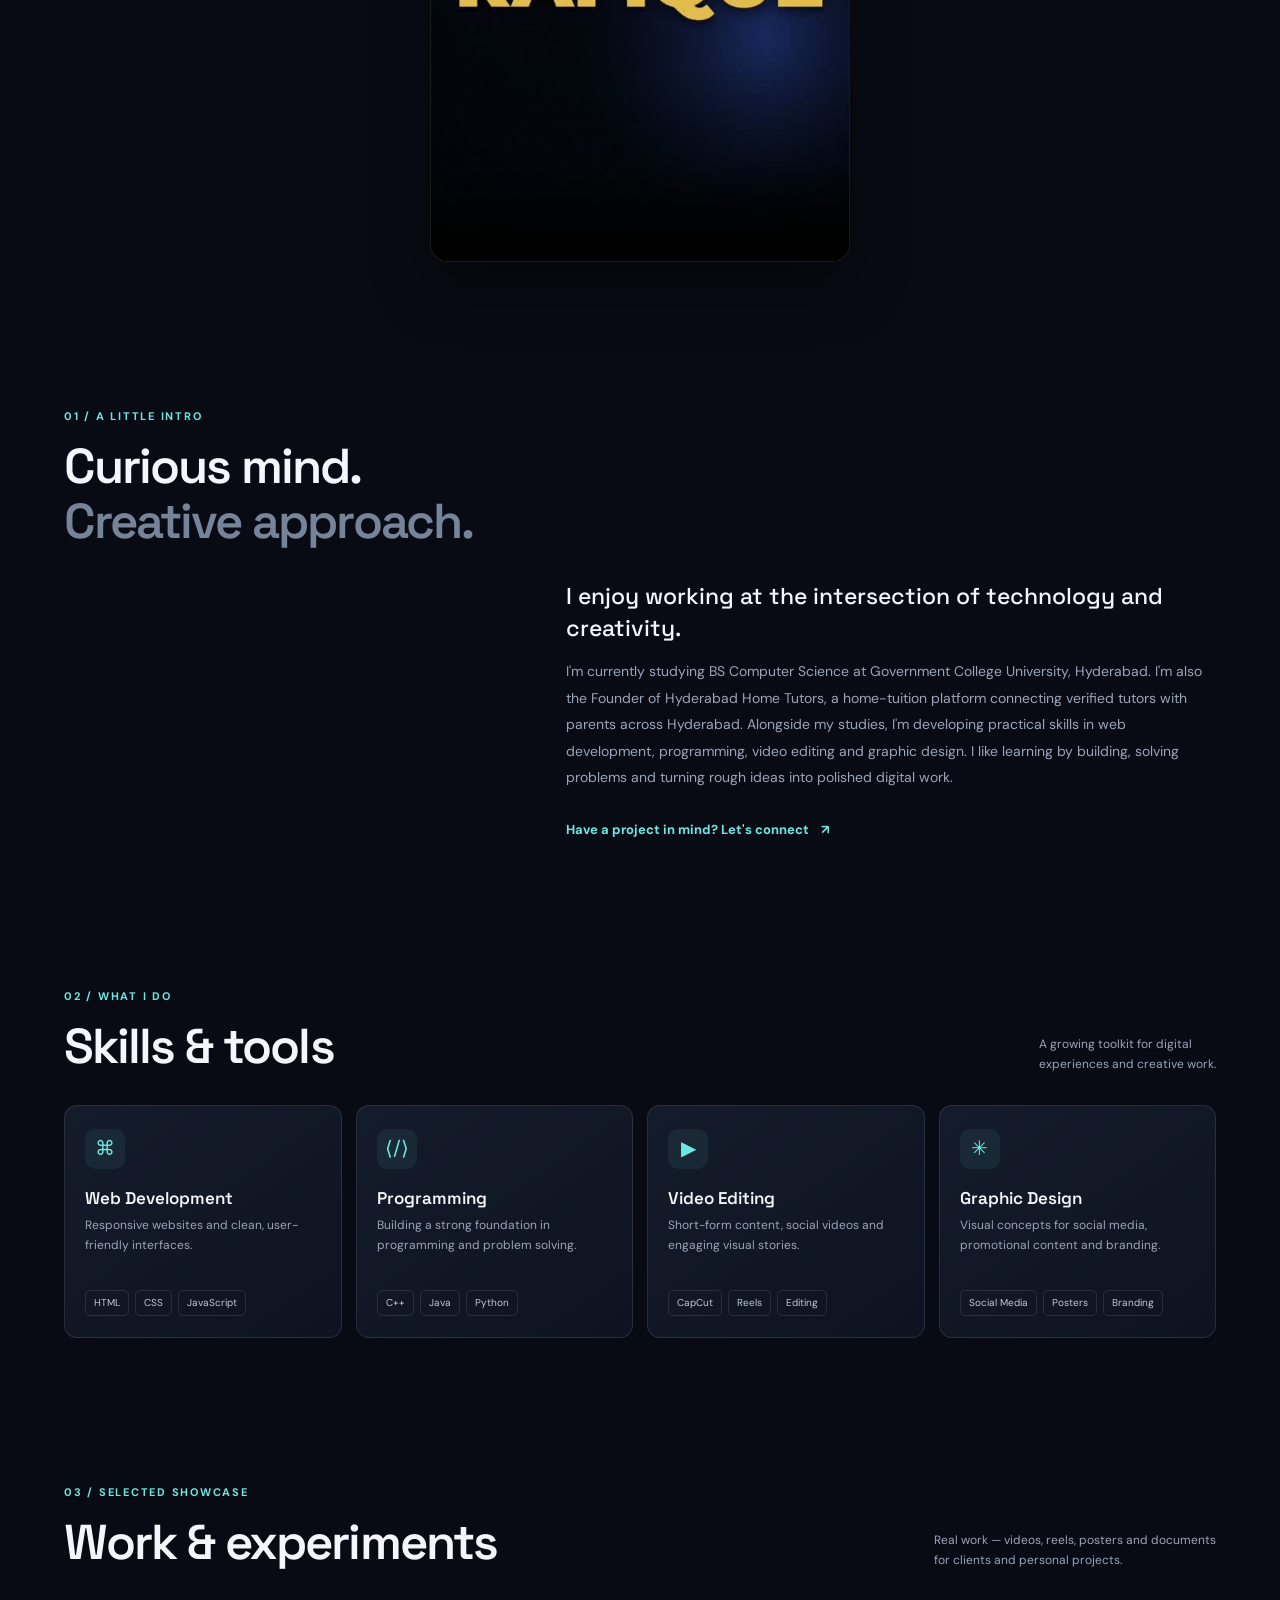
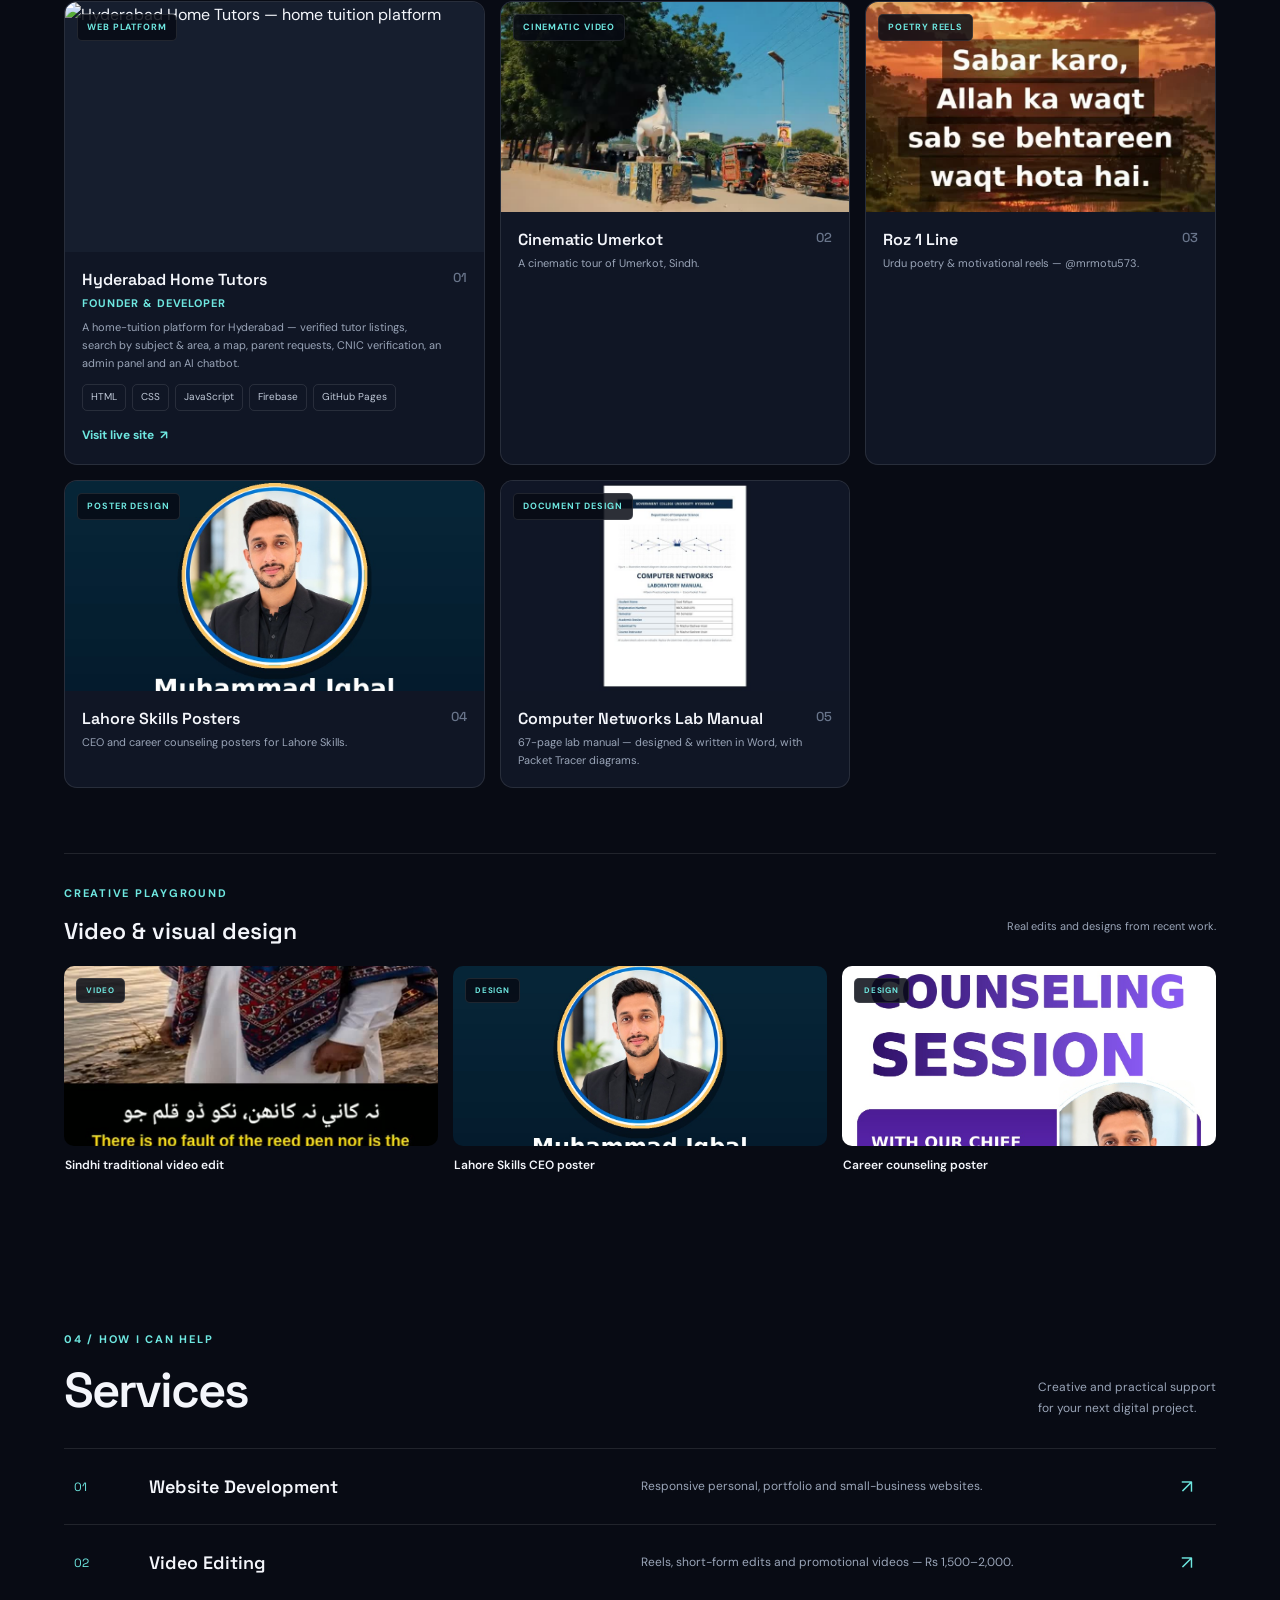
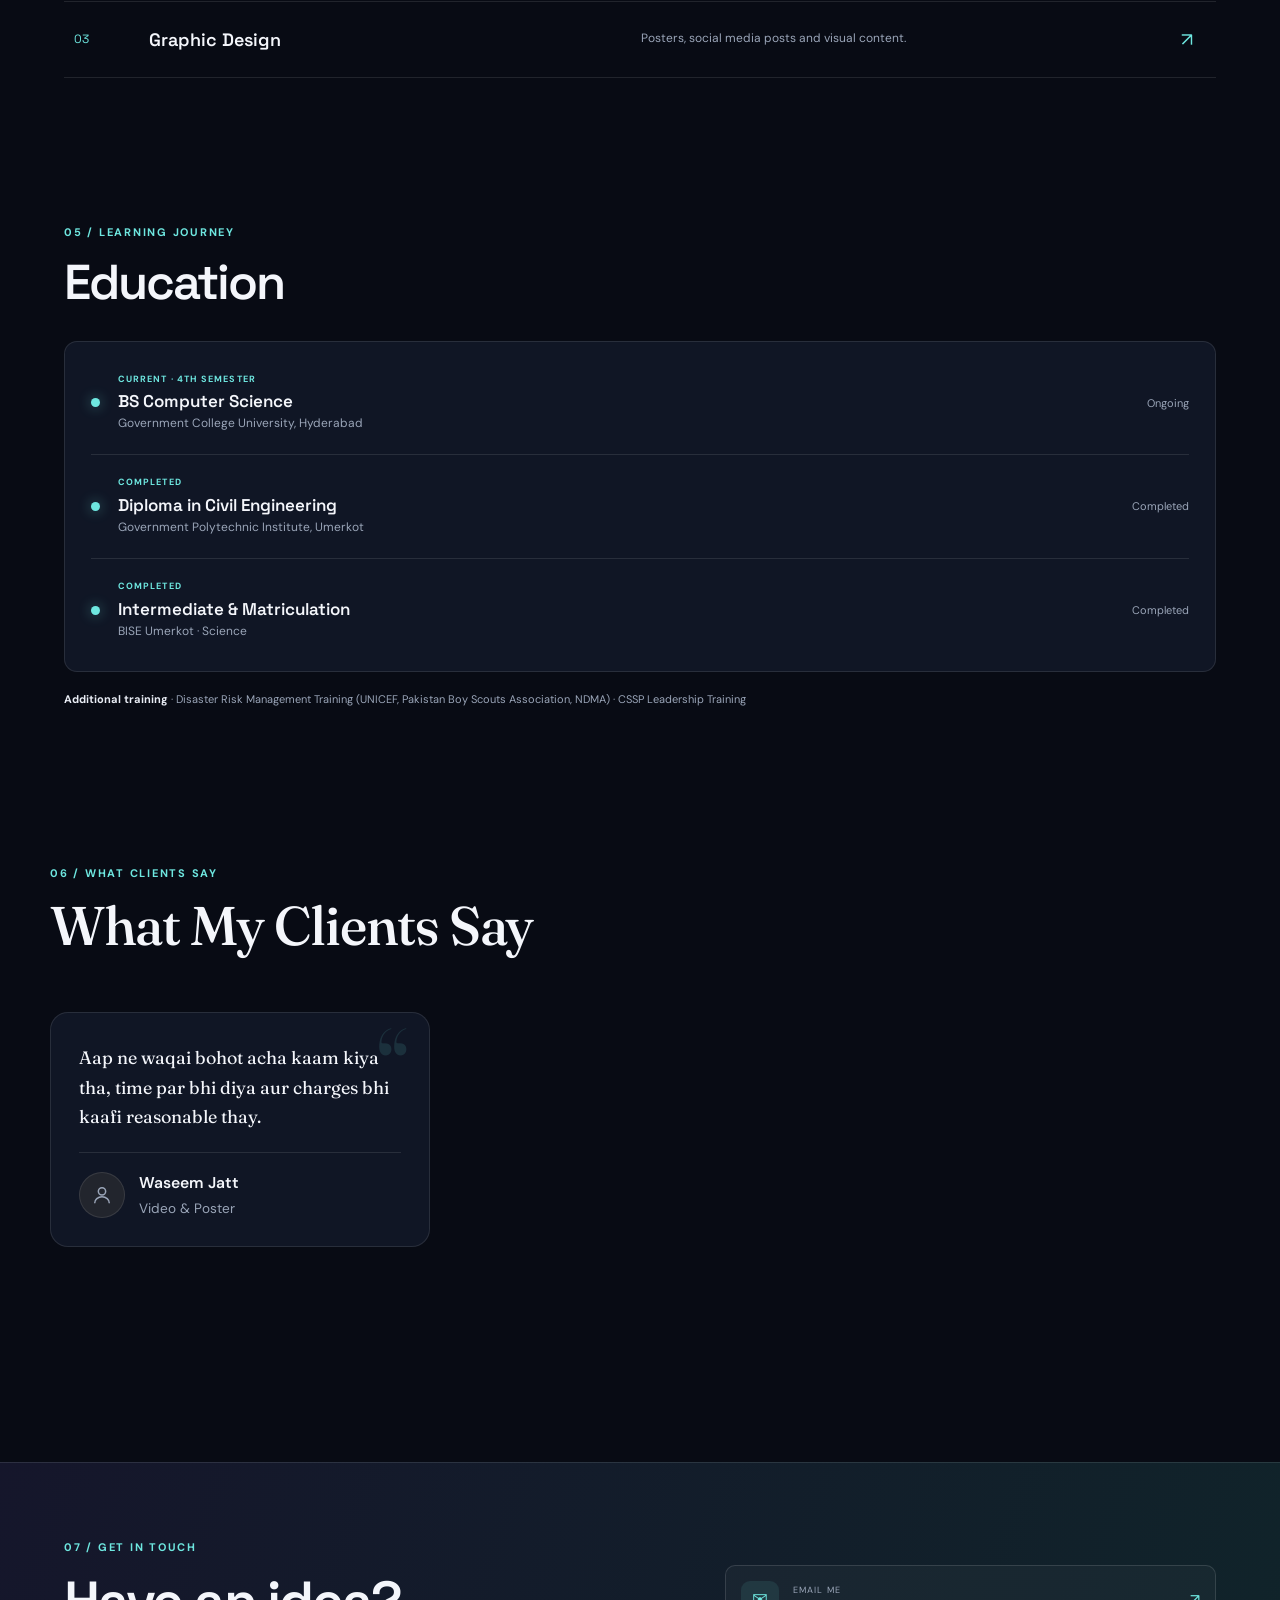
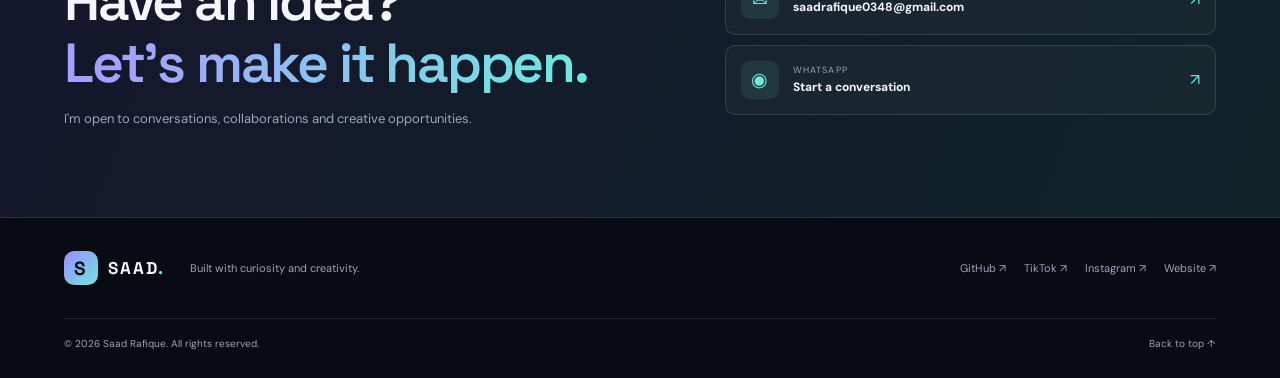
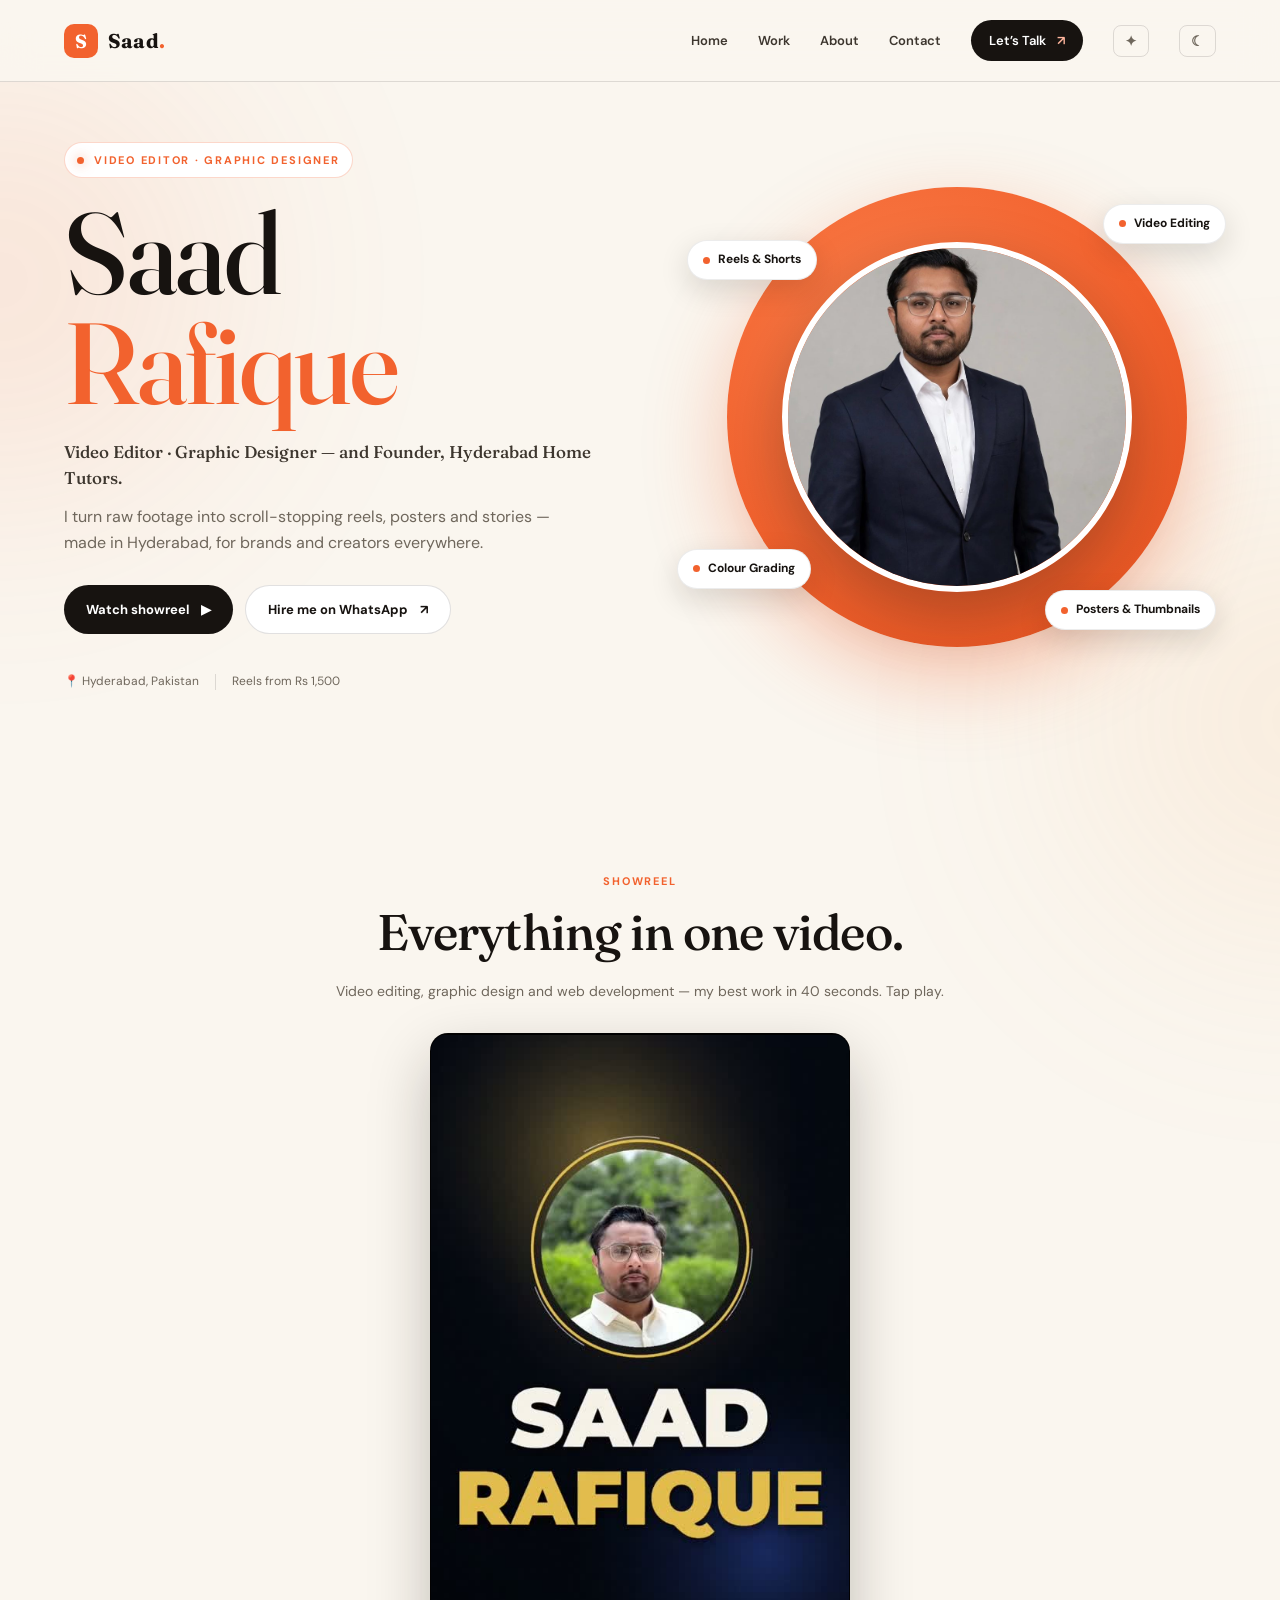
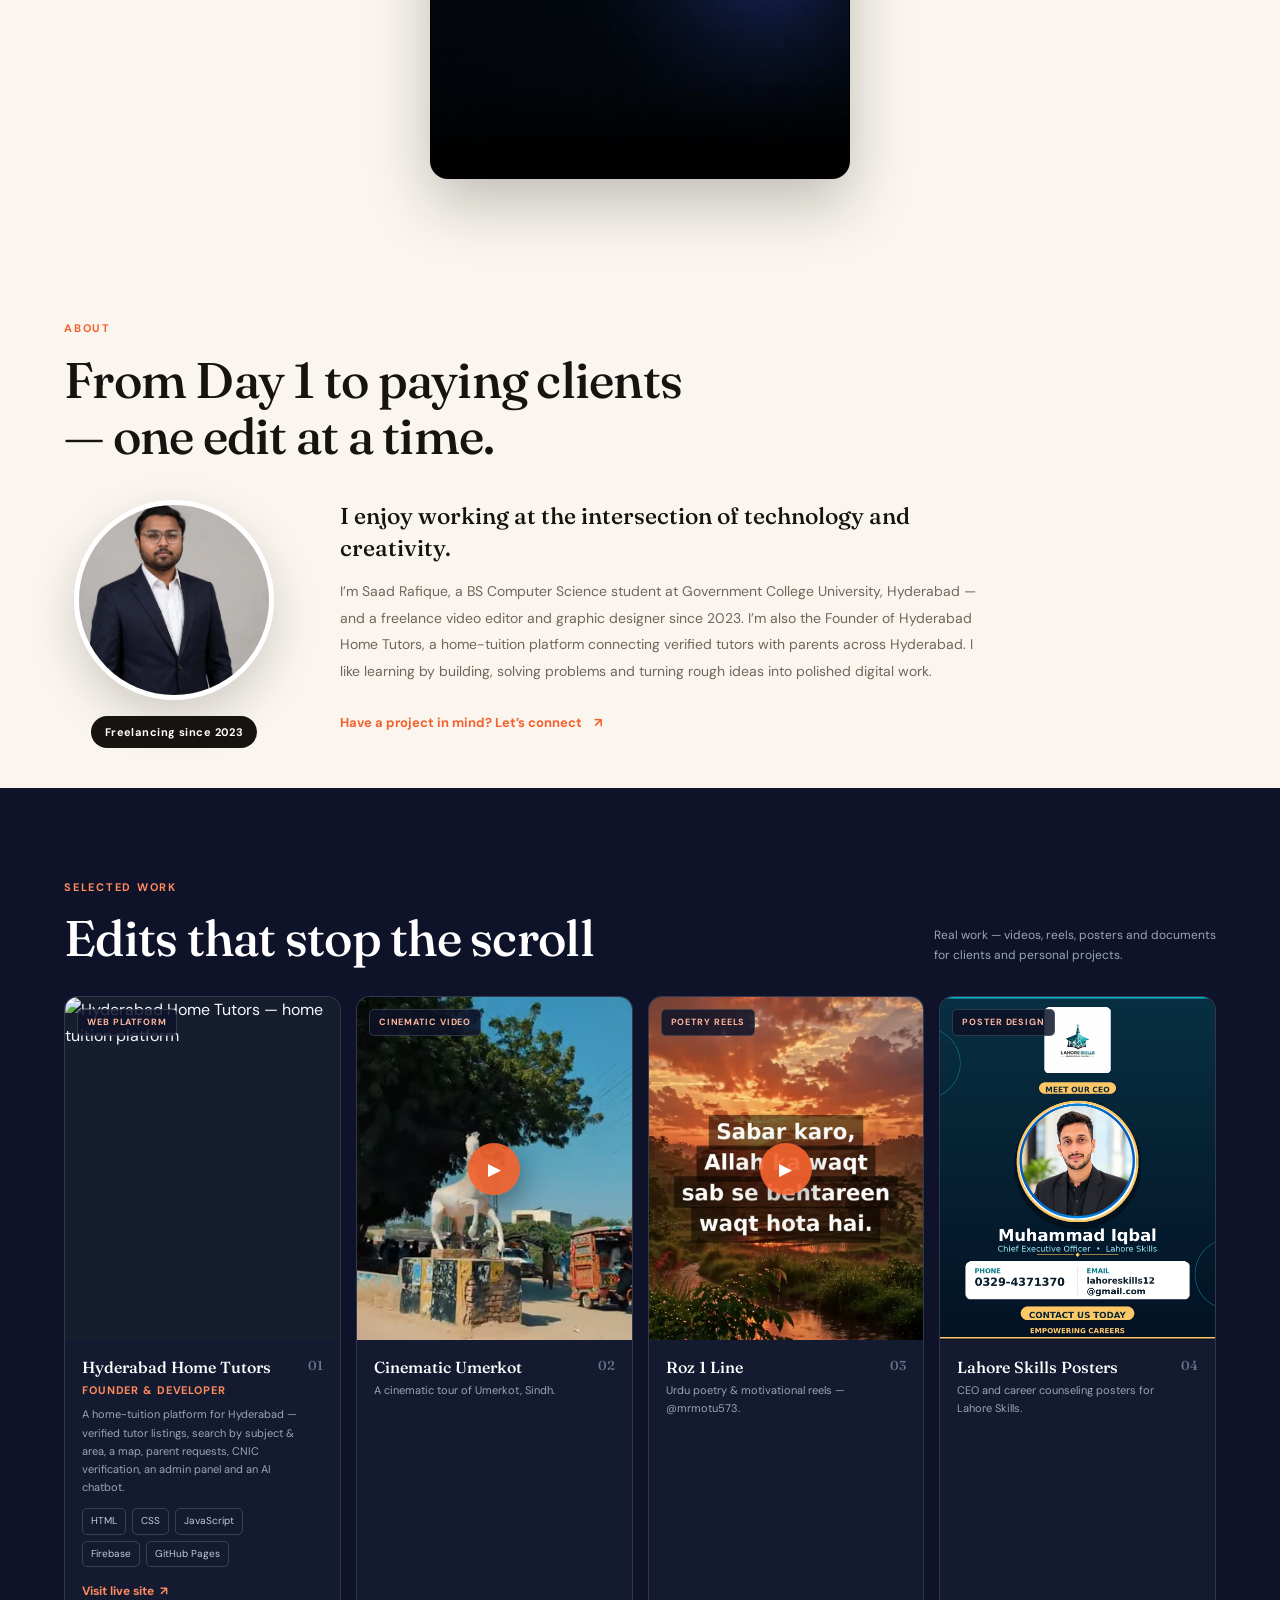
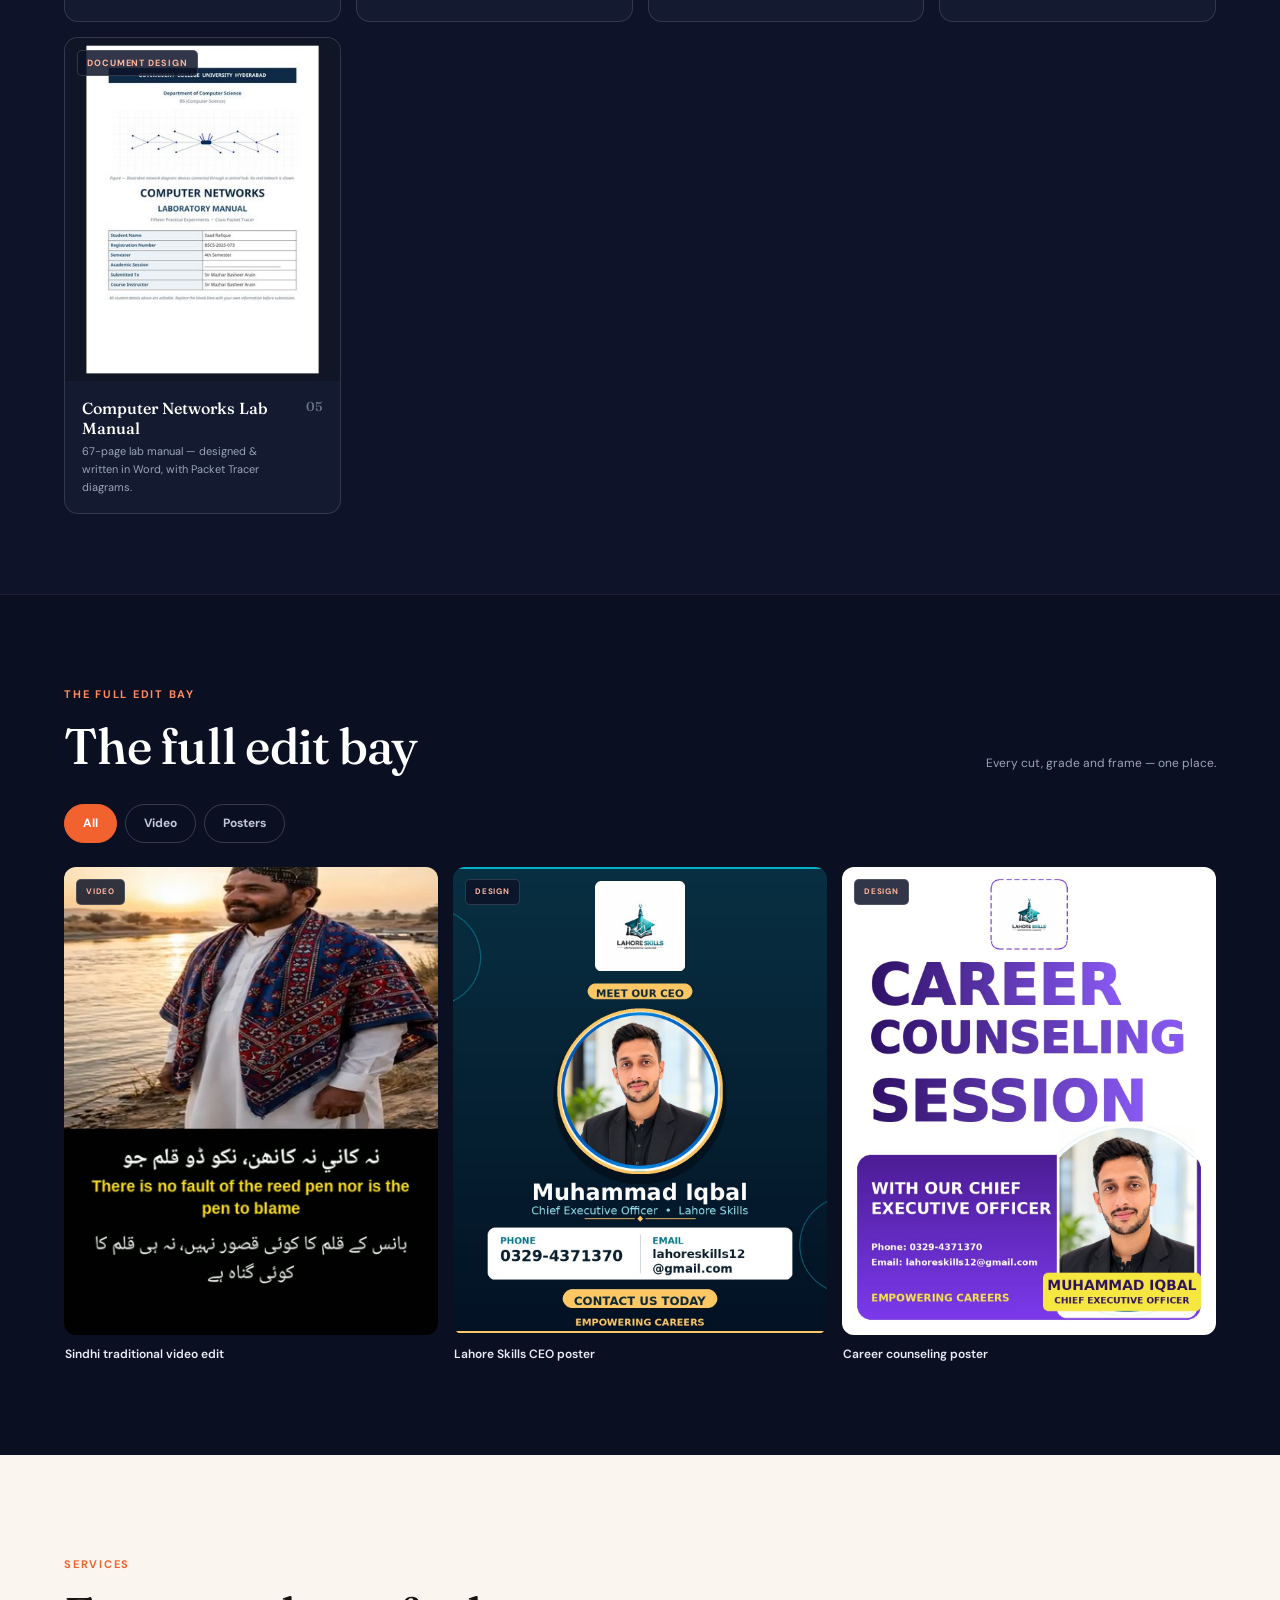
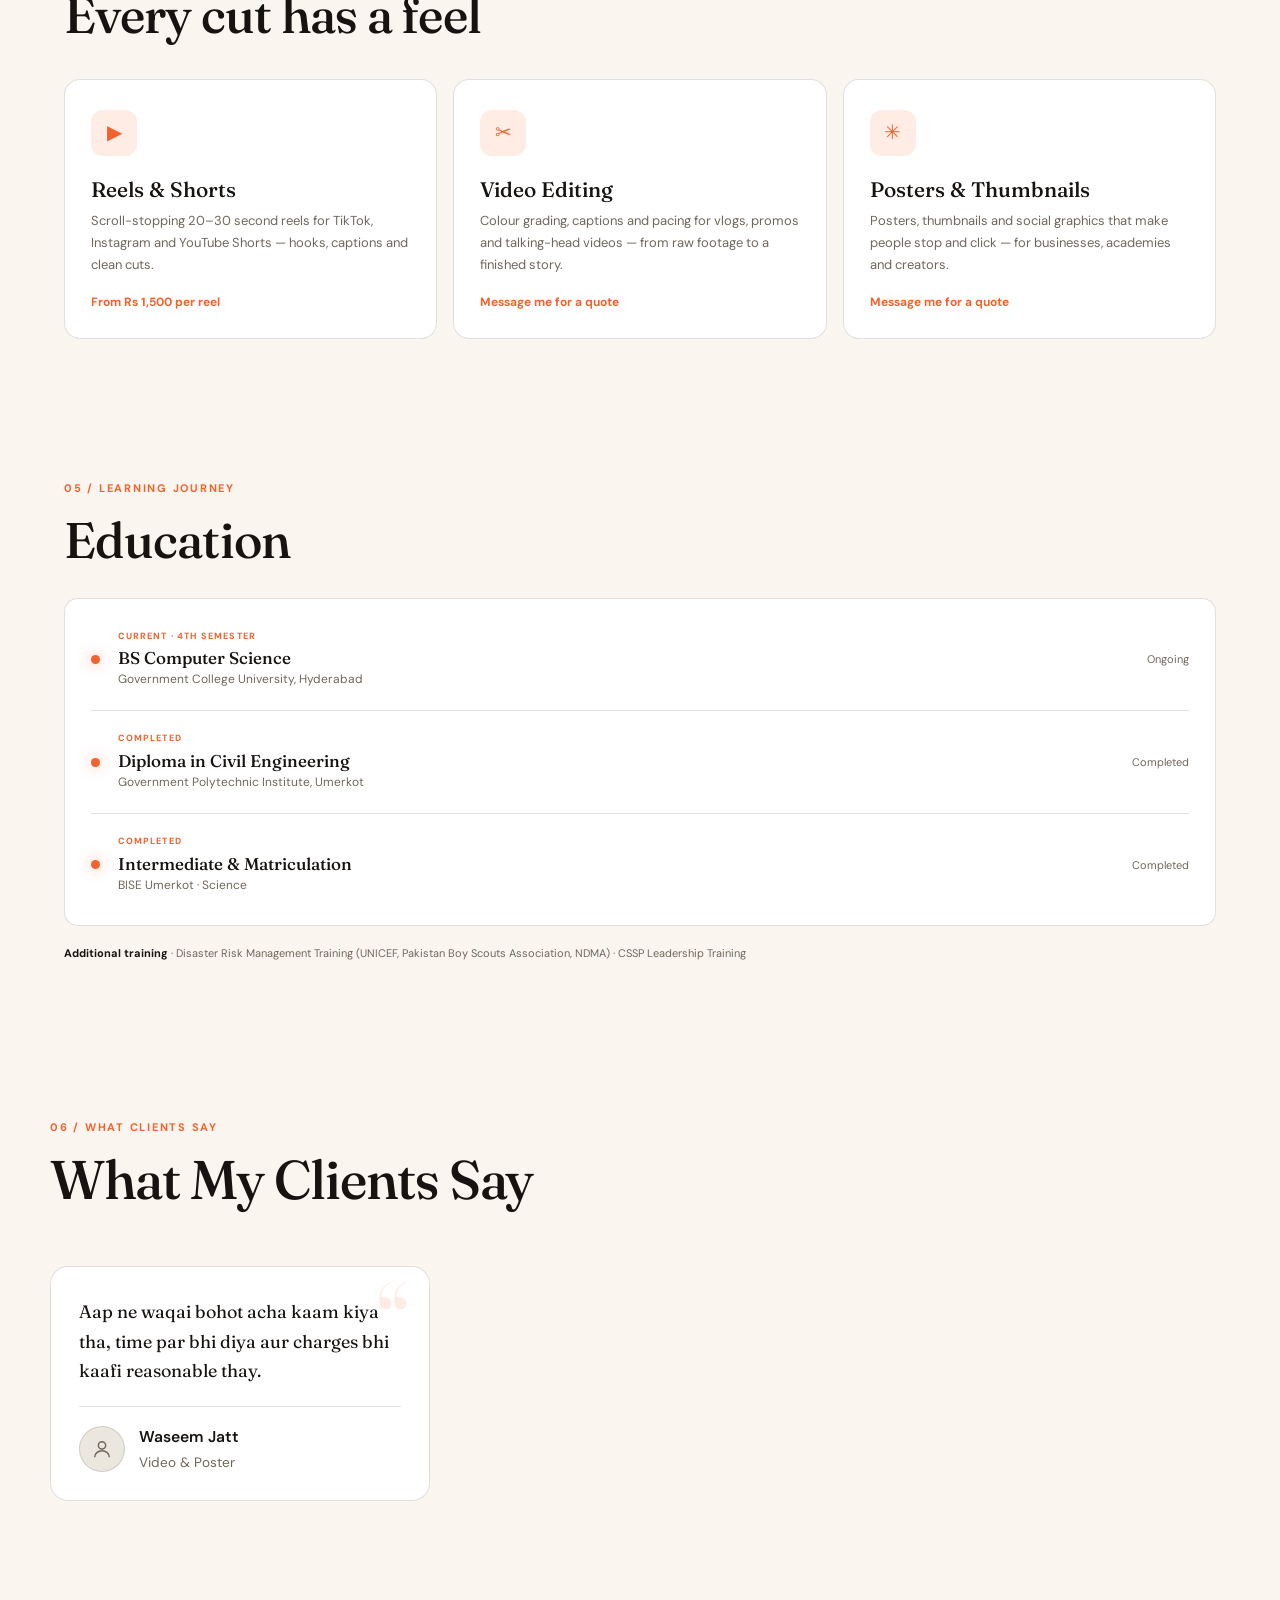
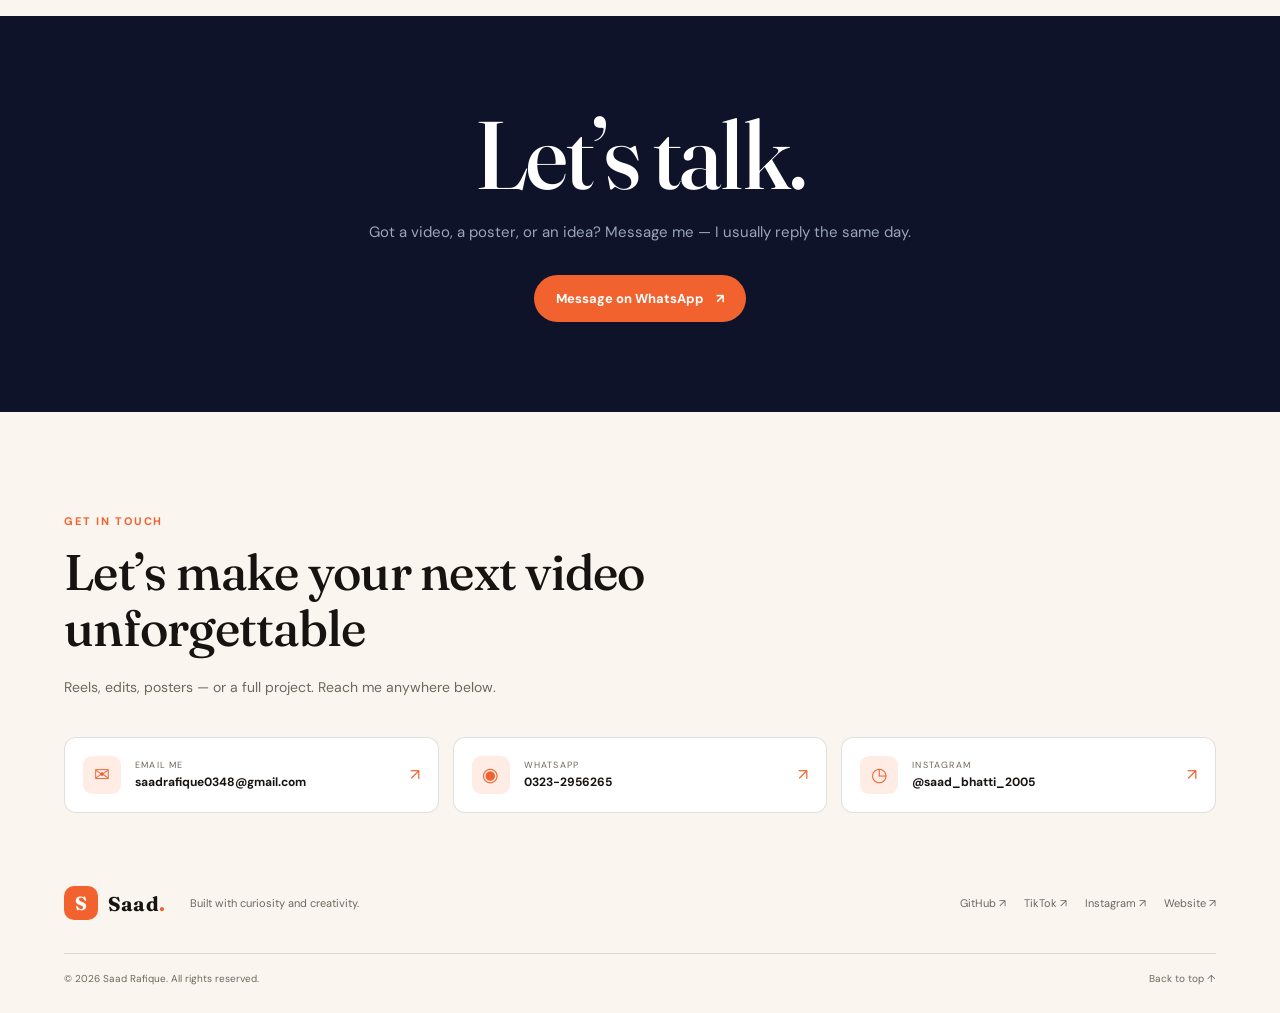
